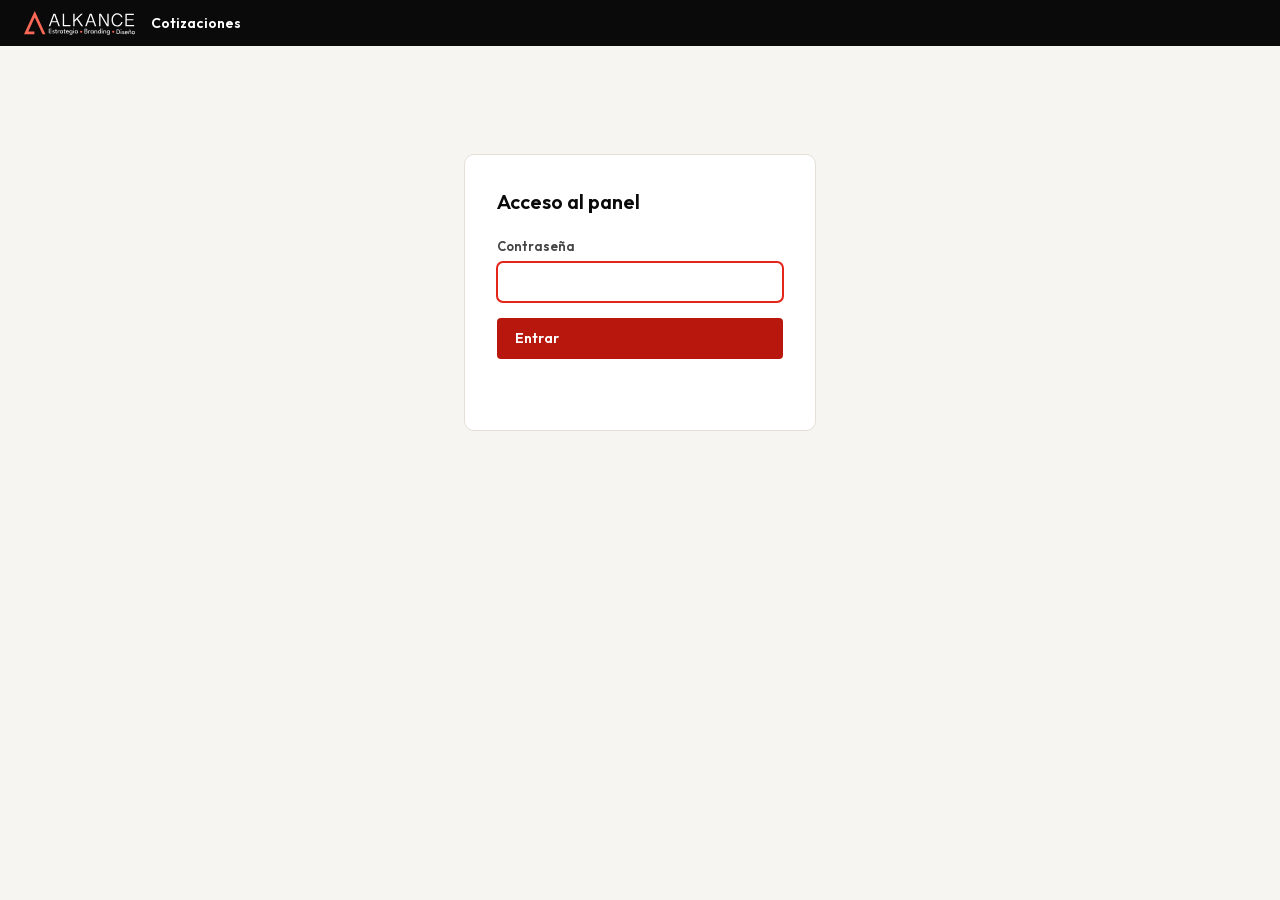
==== panel/index.html @ ba635b0d "Timeline: estado Borrador propio + Instagram @alkance_consultora - Fase 0 muestra "Borrador" (chip y" ====
<!doctype html>
<html lang="es">
<head>
  <meta charset="utf-8">
  <meta name="viewport" content="width=device-width, initial-scale=1">
  <meta name="robots" content="noindex">
  <title>Cotizaciones · Alkance</title>
  <link rel="stylesheet" href="/src/styles/tokens.css">
  <link rel="stylesheet" href="/src/styles/fonts.css">
  <style>
    * { box-sizing: border-box; }
    body {
      margin: 0;
      background: var(--ak-semantic-bg-canvas, #f7f5f1);
      color: var(--ak-semantic-fg-default, #0a0a0a);
      font-family: var(--ak-font-family-sans, system-ui);
      font-size: 15px; line-height: 1.5;
      -webkit-font-smoothing: antialiased;
    }
    a { color: var(--ak-color-accent-600, #b8170d); }
    .oculto { display: none !important; }

    /* Barra superior */
    .topbar {
      display: flex; align-items: center; gap: 1rem;
      padding: .7rem 1.5rem;
      background: var(--ak-color-ink-900, #0a0a0a); color: #fff;
      position: sticky; top: 0; z-index: 20;
    }
    .topbar img { height: 24px; width: auto; }
    .topbar .marca { font-size: 14px; font-weight: 600; }
    .nav { display: flex; gap: .25rem; margin-left: 1.5rem; }
    .nav button {
      font: inherit; font-size: 14px; color: rgba(255,255,255,.7); cursor: pointer;
      background: transparent; border: none; padding: .4rem .8rem; border-radius: 6px;
    }
    .nav button:hover { color: #fff; background: rgba(255,255,255,.08); }
    .nav button.activo { color: #fff; background: rgba(255,255,255,.14); font-weight: 600; }
    .topbar .sep { margin-left: auto; }
    .btn-salir { font: inherit; font-size: 13px; color: #fff; background: transparent;
      border: 1px solid rgba(255,255,255,.35); border-radius: 6px; padding: .35rem .7rem; cursor: pointer; }
    .btn-salir:hover { background: rgba(255,255,255,.1); }

    .wrap { max-width: 960px; margin: 2rem auto; padding: 0 1.25rem; }

    /* Botones */
    .btn {
      font: inherit; font-size: 14px; font-weight: 600; cursor: pointer;
      padding: .55rem 1.05rem; border-radius: 4px; border: 1px solid transparent;
      background: var(--ak-color-accent-600, #b8170d); color: #fff;
      display: inline-flex; align-items: center; gap: .4rem; text-decoration: none;
    }
    .btn:hover { background: var(--ak-color-accent-700, #8e1109); }
    .btn--ghost { background: transparent; border-color: var(--ak-color-cream-400, #cfc8ba); color: var(--ak-semantic-fg-default, #0a0a0a); }
    .btn--ghost:hover { background: var(--ak-color-cream-200, #efede8); }
    .btn--sm { padding: .35rem .7rem; font-size: 13px; }
    .btn--danger { background: transparent; border-color: var(--ak-color-cream-400,#cfc8ba); color: var(--ak-color-state-danger, #b8170d); }
    .btn--danger:hover { background: var(--ak-color-accent-50, #fef3f1); }

    /* Login */
    .login-card {
      max-width: 22rem; margin: 12vh auto; padding: 2rem;
      background: #fff; border: 1px solid var(--ak-color-cream-300, #e4e0d7); border-radius: 10px;
    }
    .login-card h1 { font-size: 20px; margin: 0 0 1.25rem; }

    /* Campos */
    label { display: block; font-size: 13px; font-weight: 600; margin: 0 0 .3rem; color: var(--ak-color-ink-500, #454545); }
    input, textarea, select {
      width: 100%; font: inherit; font-size: 14px;
      padding: .55rem .7rem; border: 1px solid var(--ak-color-cream-400, #cfc8ba);
      border-radius: 6px; background: #fff; color: inherit;
    }
    input:focus, textarea:focus, select:focus { outline: 2px solid var(--ak-color-accent-500, #e5241a); outline-offset: -1px; }
    textarea { resize: vertical; min-height: 4.5rem; }
    .campo { margin-bottom: 1rem; }
    .fila { display: grid; grid-template-columns: 1fr 1fr; gap: 1rem; }
    .msg { font-size: 13px; margin-top: .75rem; min-height: 1.1em; }
    .msg--err { color: var(--ak-color-state-danger, #b8170d); }
    .msg--ok { color: var(--ak-color-state-success, #0f7b4f); }

    /* Cabecera de sección */
    .sec-head { display: flex; align-items: center; gap: 1rem; margin-bottom: 1.5rem; flex-wrap: wrap; }
    .sec-head h1 { font-size: 24px; margin: 0; }
    .sec-head .sep { flex: 1; }

    /* Tarjetas de listado */
    .card {
      background: #fff; border: 1px solid var(--ak-color-cream-300, #e4e0d7);
      border-radius: 10px; padding: 1.1rem 1.25rem; margin-bottom: .9rem;
      display: flex; align-items: center; gap: 1rem;
    }
    .card__main { flex: 1; min-width: 0; }
    .card__main h3 { font-size: 16px; margin: 0 0 .2rem; }
    .card__meta { font-size: 13px; color: var(--ak-color-ink-400, #6b6b6b); }
    .card__total { font-weight: 700; white-space: nowrap; }
    .badge { display: inline-block; font-size: 11px; font-weight: 700; text-transform: uppercase; letter-spacing: .03em;
      padding: .12rem .5rem; border-radius: 999px; background: var(--ak-color-cream-200,#efede8); color: var(--ak-color-ink-500,#454545); }
    .badge--enviada { background: #e6f4ec; color: var(--ak-color-state-success,#0f7b4f); }
    .vacio { text-align: center; padding: 3rem 1rem; color: var(--ak-color-ink-400,#6b6b6b); }

    /* Editor */
    .panel-sec {
      background: #fff; border: 1px solid var(--ak-color-cream-300, #e4e0d7);
      border-radius: 10px; padding: 1.25rem 1.35rem; margin-bottom: 1.25rem;
    }
    .panel-sec > h2 { font-size: 15px; text-transform: uppercase; letter-spacing: .03em;
      color: var(--ak-color-ink-400,#6b6b6b); margin: 0 0 1rem; }
    .bloque {
      border: 1px solid var(--ak-color-cream-300, #e4e0d7); border-radius: 8px;
      padding: 1rem; margin-bottom: 1rem; background: var(--ak-color-cream-50, #fbf9f6);
    }
    .bloque__head { display: flex; align-items: center; justify-content: space-between; margin-bottom: .75rem; }
    .bloque__head strong { font-size: 13px; color: var(--ak-color-ink-400,#6b6b6b); }
    .punto-row, .item-row { display: grid; gap: .6rem; margin-bottom: .6rem; align-items: start; }
    .punto-row { grid-template-columns: 1fr 2fr auto; }
    .item-row { grid-template-columns: 1.4fr 2fr 1fr auto; }
    .item-row input, .punto-row input { margin: 0; }
    .x {
      border: 1px solid var(--ak-color-cream-400,#cfc8ba); background: #fff; border-radius: 6px;
      width: 2.1rem; height: 2.1rem; font-size: 16px; line-height: 1; cursor: pointer; color: var(--ak-color-ink-400,#6b6b6b);
    }
    .x:hover { color: var(--ak-color-state-danger,#b8170d); border-color: var(--ak-color-state-danger,#b8170d); }
    /* Controles de una fila: subir, bajar, quitar */
    .row-ctrls { display: flex; gap: .25rem; align-items: center; }
    .mvbtn {
      border: 1px solid var(--ak-color-cream-400,#cfc8ba); background: #fff; border-radius: 6px;
      width: 1.9rem; height: 2.1rem; font-size: 11px; line-height: 1; cursor: pointer; color: var(--ak-color-ink-400,#6b6b6b);
    }
    .mvbtn:hover { color: var(--ak-color-accent-600,#b8170d); border-color: var(--ak-color-accent-500,#e5241a); }
    /* Selector de estado (chip desplegable) */
    .estado-select {
      display: inline-block; width: auto; font: inherit; font-size: 11px; font-weight: 700;
      text-transform: uppercase; letter-spacing: .03em; padding: .12rem 1.5rem .12rem .6rem;
      border-radius: 999px; border: 1px solid transparent; cursor: pointer;
      -webkit-appearance: none; appearance: none;
      background-image: url("data:image/svg+xml;utf8,<svg xmlns='http://www.w3.org/2000/svg' width='8' height='6'><path d='M1 1l3 3 3-3' fill='none' stroke='%23888' stroke-width='1.4'/></svg>");
      background-repeat: no-repeat; background-position: right .55rem center;
    }
    .estado--borrador { background-color: var(--ak-color-cream-200,#efede8); color: var(--ak-color-ink-500,#454545); }
    .estado--enviada { background-color: #e6eef6; color: #1d4e79; }
    .estado--aprobada { background-color: #e6f4ec; color: var(--ak-color-state-success,#0f7b4f); }
    .estado--rechazada { background-color: var(--ak-color-accent-50,#fef3f1); color: var(--ak-color-state-danger,#b8170d); }
    /* Seguimiento (Gantt admin) */
    .seg-fase { display: flex; align-items: center; gap: 1rem; padding: .8rem 0; border-bottom: 1px solid var(--ak-color-cream-300,#e4e0d7); }
    .seg-fase:last-child { border-bottom: none; }
    .seg-fase__info { flex: 1; min-width: 0; }
    .seg-fase__info strong { display: block; font-size: 15px; }
    .seg-fase__info span { font-size: 13px; color: var(--ak-color-ink-400,#6b6b6b); }
    .avance-select {
      font: inherit; font-size: 13px; font-weight: 600; padding: .4rem 1.8rem .4rem .7rem;
      border-radius: 6px; border: 1px solid transparent; cursor: pointer; width: auto;
      -webkit-appearance: none; appearance: none;
      background-image: url("data:image/svg+xml;utf8,<svg xmlns='http://www.w3.org/2000/svg' width='8' height='6'><path d='M1 1l3 3 3-3' fill='none' stroke='%23888' stroke-width='1.4'/></svg>");
      background-repeat: no-repeat; background-position: right .6rem center;
    }
    .avance--pendiente { background-color: var(--ak-color-cream-200,#efede8); color: var(--ak-color-ink-500,#454545); }
    .avance--proceso { background-color: #fdf0dc; color: #8a5a00; }
    .avance--completado { background-color: #e6f4ec; color: var(--ak-color-state-success,#0f7b4f); }
    .seg-rev { font-size: 14px; padding: .45rem 0; border-bottom: 1px solid var(--ak-color-cream-200,#efede8); color: var(--ak-color-ink-400,#6b6b6b); }
    .seg-rev--activa { color: var(--ak-semantic-fg-default,#0a0a0a); }
    #seg-estado, #seg-ver { display: inline-block; }
    .total-linea { display: flex; justify-content: flex-end; align-items: baseline; gap: 1rem; padding-top: .75rem; border-top: 2px solid var(--ak-color-ink-900,#0a0a0a); margin-top: .5rem; }
    .total-linea span { font-size: 13px; color: var(--ak-color-ink-400,#6b6b6b); text-transform: uppercase; letter-spacing: .03em; }
    .total-linea strong { font-size: 22px; }
    .barra-guardar {
      position: sticky; bottom: 0; background: rgba(255,255,255,.95); backdrop-filter: blur(4px);
      border-top: 1px solid var(--ak-color-cream-300,#e4e0d7);
      display: flex; align-items: center; gap: .75rem; padding: .85rem 0; margin-top: 1rem;
    }
    .barra-guardar .sep { margin-left: auto; }
    .col-label { font-size: 12px; font-weight: 600; color: var(--ak-color-ink-400,#6b6b6b); }
    .items-labels { display: none; }
    .ayuda { font-size: 12px; color: var(--ak-color-ink-400,#6b6b6b); margin: -.5rem 0 1rem; }
    /* Acciones de cada tarjeta del listado (envuelven en pantallas chicas) */
    .card__acciones { display: flex; flex-wrap: wrap; gap: .4rem; justify-content: flex-end; }
    /* Editor de texto enriquecido */
    .rt { border: 1px solid var(--ak-color-cream-400,#cfc8ba); border-radius: 6px; overflow: hidden; }
    .rt:focus-within { outline: 2px solid var(--ak-color-accent-500,#e5241a); outline-offset: -1px; }
    .rt__bar { display: flex; gap: .25rem; padding: .35rem; background: var(--ak-color-cream-100,#f7f5f1); border-bottom: 1px solid var(--ak-color-cream-300,#e4e0d7); }
    .rt__btn { font: inherit; font-size: 13px; line-height: 1; min-width: 2rem; padding: .3rem .55rem; border: 1px solid var(--ak-color-cream-400,#cfc8ba); border-radius: 5px; background: #fff; cursor: pointer; color: inherit; }
    .rt__btn:hover { background: var(--ak-color-cream-200,#efede8); }
    .rt-editor { min-height: 5rem; padding: .55rem .7rem; font-size: 14px; outline: none; }
    .rt--sm .rt-editor { min-height: 3rem; }
    .rt-editor:empty::before { content: attr(data-ph); color: var(--ak-color-ink-300,#949494); }
    .rt-editor ul, .rt-editor ol { padding-left: 1.25rem; margin: .35rem 0; }
    .rt-editor ul { list-style: disc; }
    .rt-editor ol { list-style: decimal; }
    .rt-editor li { margin: .2rem 0; }
    .rt-editor strong, .rt-editor b { font-weight: 700; }
    .rt-editor em, .rt-editor i { font-style: italic; }
    @media (min-width: 720px) {
      .items-labels { display: grid; grid-template-columns: 1.4fr 2fr 1fr auto; gap: .6rem; margin-bottom: .3rem; }
    }
    @media (max-width: 719px) {
      .fila { grid-template-columns: 1fr; }
      .punto-row, .item-row { grid-template-columns: 1fr; }
      .nav { margin-left: 0; }
    }
  </style>
</head>
<body>
  <div class="topbar">
    <img src="/src/img/logos/logo-dark.svg" alt="Alkance" onerror="this.style.display='none'">
    <span class="marca">Cotizaciones</span>
    <nav class="nav oculto" id="nav">
      <button data-nav="cotizaciones">Cotizaciones</button>
      <button data-nav="clientes">Clientes</button>
      <button data-nav="emisor">Emisor</button>
    </nav>
    <span class="sep"></span>
    <button id="btn-salir" class="btn-salir oculto">Cerrar sesión</button>
  </div>

  <!-- LOGIN -->
  <div id="vista-login" class="oculto">
    <form class="login-card" id="form-login">
      <h1>Acceso al panel</h1>
      <div class="campo">
        <label for="password">Contraseña</label>
        <input type="password" id="password" autocomplete="current-password" autofocus>
      </div>
      <button class="btn" type="submit" style="width:100%">Entrar</button>
      <p class="msg msg--err" id="login-msg"></p>
    </form>
  </div>

  <!-- LISTADO COTIZACIONES -->
  <div id="vista-lista" class="wrap oculto">
    <div class="sec-head">
      <h1>Cotizaciones</h1><span class="sep"></span>
      <button class="btn" id="btn-nueva">+ Nueva cotización</button>
    </div>
    <div id="lista-items"></div>
  </div>

  <!-- EDITOR COTIZACIÓN -->
  <div id="vista-editor" class="wrap oculto">
    <div class="sec-head">
      <button class="btn btn--ghost btn--sm" id="btn-volver">← Volver</button>
      <h1 id="editor-titulo" style="flex:0 1 auto">Nueva cotización</h1>
      <span id="editor-version" class="badge"></span>
    </div>

    <div class="panel-sec">
      <h2>Encabezado</h2>
      <div class="campo"><label>Título de la propuesta</label>
        <input data-field="titulo" placeholder="Propuesta de Desarrollo: ..."></div>
      <div class="fila">
        <div class="campo"><label>Cliente</label>
          <select id="sel-cliente"></select></div>
        <div class="campo"><label>Fecha</label><input type="date" data-field="fecha"></div>
      </div>
      <div class="campo"><label>Descripción del proyecto</label>
        <div class="rt">
          <div class="rt__bar">
            <button type="button" class="rt__btn" data-cmd="bold" title="Negrita"><b>B</b></button>
            <button type="button" class="rt__btn" data-cmd="italic" title="Cursiva"><i>I</i></button>
            <button type="button" class="rt__btn" data-cmd="insertUnorderedList" title="Viñetas">• Lista</button>
          </div>
          <div class="rt-editor" contenteditable="true" data-field="intro" data-ph="Párrafo introductorio. Usa negrita y viñetas si quieres."></div>
        </div></div>
    </div>

    <div class="panel-sec">
      <h2>Fases del proyecto</h2>
      <div id="fases"></div>
      <button class="btn btn--ghost btn--sm" id="btn-add-fase">+ Agregar fase</button>
    </div>

    <div class="panel-sec">
      <h2>Ítems y montos</h2>
      <div class="campo"><label>Título de la tabla</label>
        <input data-field="tituloTabla" placeholder="Consolidado y forma de pago"></div>
      <div class="items-labels">
        <div class="col-label">Ítem / hito</div>
        <div class="col-label">Detalle</div>
        <div class="col-label">Monto</div>
        <div></div>
      </div>
      <div id="items"></div>
      <button class="btn btn--ghost btn--sm" id="btn-add-item">+ Agregar ítem</button>
      <div class="total-linea"><span>Total</span><strong id="total-vivo">$0</strong></div>
    </div>

    <div class="panel-sec">
      <h2>Pie · datos de transferencia</h2>
      <p class="ayuda">Se prellenan con los datos de <strong>Emisor</strong>. Puedes ajustarlos solo para esta cotización.</p>
      <div class="fila">
        <div class="campo"><label>Titular</label><input data-footer="titular"></div>
        <div class="campo"><label>RUT</label><input data-footer="rut"></div>
      </div>
      <div class="fila">
        <div class="campo"><label>Banco</label><input data-footer="banco"></div>
        <div class="campo"><label>Tipo de cuenta</label><input data-footer="tipoCuenta"></div>
      </div>
      <div class="fila">
        <div class="campo"><label>N° de cuenta</label><input data-footer="cuenta"></div>
        <div class="campo"><label>Teléfono</label><input data-footer="telefono"></div>
      </div>
      <div class="campo"><label>Email</label><input data-footer="email"></div>
      <div class="campo"><label>Notas (opcional)</label>
        <div class="rt rt--sm">
          <div class="rt__bar">
            <button type="button" class="rt__btn" data-cmd="bold" title="Negrita"><b>B</b></button>
            <button type="button" class="rt__btn" data-cmd="italic" title="Cursiva"><i>I</i></button>
            <button type="button" class="rt__btn" data-cmd="insertUnorderedList" title="Viñetas">• Lista</button>
          </div>
          <div class="rt-editor" contenteditable="true" data-footer="notas" data-ph="Notas adicionales."></div>
        </div></div>
    </div>

    <div class="barra-guardar">
      <span class="msg" id="editor-msg"></span>
      <span class="sep"></span>
      <a class="btn btn--ghost oculto" id="btn-preview" target="_blank" rel="noopener">Ver / PDF ↗</a>
      <button class="btn" id="btn-guardar">Guardar</button>
    </div>
  </div>

  <!-- LISTADO CLIENTES -->
  <div id="vista-clientes" class="wrap oculto">
    <div class="sec-head">
      <h1>Clientes</h1><span class="sep"></span>
      <button class="btn" id="btn-nuevo-cliente">+ Nuevo cliente</button>
    </div>
    <div id="clientes-items"></div>
  </div>

  <!-- EDITOR CLIENTE -->
  <div id="vista-cliente-editor" class="wrap oculto">
    <div class="sec-head">
      <button class="btn btn--ghost btn--sm" id="btn-volver-clientes">← Volver</button>
      <h1 id="cliente-titulo" style="flex:0 1 auto">Nuevo cliente</h1>
    </div>
    <div class="panel-sec">
      <div class="fila">
        <div class="campo"><label>Nombre de contacto</label><input data-cliente="nombre"></div>
        <div class="campo"><label>Empresa</label><input data-cliente="empresa"></div>
      </div>
      <div class="fila">
        <div class="campo"><label>RUT</label><input data-cliente="rut"></div>
        <div class="campo"><label>Teléfono</label><input data-cliente="telefono"></div>
      </div>
      <div class="campo"><label>Email</label><input data-cliente="email"></div>
      <div class="campo" id="campo-direccion" style="display:none"><label>Dirección</label><input data-cliente="direccion"></div>
      <button type="button" class="btn btn--ghost btn--sm" id="btn-add-direccion" style="margin-bottom:1rem">+ Agregar dirección</button>
      <div class="campo"><label>Notas</label><textarea data-cliente="notas" rows="2"></textarea></div>
    </div>
    <div class="barra-guardar">
      <span class="msg" id="cliente-msg"></span><span class="sep"></span>
      <button class="btn" id="btn-guardar-cliente">Guardar cliente</button>
    </div>
  </div>

  <!-- EMISOR (config) -->
  <div id="vista-emisor" class="wrap oculto">
    <div class="sec-head"><h1>Datos de emisor</h1></div>
    <div class="panel-sec">
      <p class="ayuda">Estos datos de transferencia se copian a cada cotización nueva.</p>
      <div class="fila">
        <div class="campo"><label>Titular</label><input data-emisor="titular"></div>
        <div class="campo"><label>RUT</label><input data-emisor="rut"></div>
      </div>
      <div class="fila">
        <div class="campo"><label>Banco</label><input data-emisor="banco"></div>
        <div class="campo"><label>Tipo de cuenta</label><input data-emisor="tipoCuenta"></div>
      </div>
      <div class="fila">
        <div class="campo"><label>N° de cuenta</label><input data-emisor="cuenta"></div>
        <div class="campo"><label>Teléfono</label><input data-emisor="telefono"></div>
      </div>
      <div class="campo"><label>Email</label><input data-emisor="email"></div>
      <div class="campo"><label>Notas (opcional)</label><textarea data-emisor="notas" rows="2"></textarea></div>
    </div>
    <div class="barra-guardar">
      <span class="msg" id="emisor-msg"></span><span class="sep"></span>
      <button class="btn" id="btn-guardar-emisor">Guardar datos de emisor</button>
    </div>

    <div class="panel-sec" style="margin-top:1.5rem">
      <h2>Datos de contacto (web / PDF / portal)</h2>
      <p class="ayuda">Aparecen al pie de la vista pública y del PDF de cada cotización.</p>
      <div class="fila">
        <div class="campo"><label>Sitio web</label><input data-contacto="sitioWeb" placeholder="www.alkancedigital.cl"></div>
        <div class="campo"><label>Email de contacto</label><input data-contacto="email" placeholder="contacto@alkancedigital.cl"></div>
      </div>
      <div class="fila">
        <div class="campo"><label>Instagram (handle)</label><input data-contacto="instagram" placeholder="@alkancedigital.cl"></div>
        <div class="campo"><label>Instagram (URL)</label><input data-contacto="instagramUrl" placeholder="https://instagram.com/alkancedigital.cl"></div>
      </div>
    </div>
    <div class="barra-guardar">
      <span class="msg" id="contacto-msg"></span><span class="sep"></span>
      <button class="btn" id="btn-guardar-contacto">Guardar datos de contacto</button>
    </div>
  </div>

  <!-- SEGUIMIENTO (Gantt admin) -->
  <div id="vista-seguimiento" class="wrap oculto">
    <div class="sec-head">
      <button class="btn btn--ghost btn--sm" id="btn-volver-seg">← Volver</button>
      <h1 id="seg-titulo" style="flex:0 1 auto">Seguimiento</h1>
      <a class="btn btn--ghost btn--sm" id="seg-ver" target="_blank" rel="noopener">Ver ↗</a>
    </div>

    <div class="panel-sec">
      <h2>Estado del presupuesto</h2>
      <p class="ayuda">Mueve el estado a mano. Al editar el presupuesto, vuelve a “En evaluación”.</p>
      <div id="seg-estado"></div>
    </div>

    <div class="panel-sec">
      <h2>Avance de las fases (Gantt)</h2>
      <p class="ayuda">Cambiar el avance se guarda al instante y NO sube la versión del presupuesto.</p>
      <div id="seg-fases"></div>
      <span class="msg" id="seg-msg"></span>
    </div>

    <div class="panel-sec">
      <h2>Historial de versiones</h2>
      <p class="ayuda">La versión más alta es la activa; las anteriores quedan como sustituidas.</p>
      <div id="seg-historial"></div>
    </div>
  </div>

  <script>
  (() => {
    "use strict";
    const $ = (s, r = document) => r.querySelector(s);
    const $$ = (s, r = document) => [...r.querySelectorAll(s)];

    // Datos de emisor por defecto (primera vez, hasta que se guarden en "Emisor").
    const EMISOR_DEFECTO = {
      titular: "Paulo Roberto Correa Vargas", rut: "15.010.175-1", banco: "Banco Estado",
      tipoCuenta: "Cuenta Rut", cuenta: "15010175",
      email: "paulocorrea.contacto@gmail.com", telefono: "+56 9 33819393", notas: ""
    };

    let editando = null;         // cotización en edición | null (nueva)
    let clienteEditando = null;  // cliente en edición | null (nuevo)
    let clientesCache = [];
    let emisorCache = { ...EMISOR_DEFECTO };
    let dirty = false;           // hay cambios sin guardar en el editor de cotización

    // Aviso al cerrar/recargar la pestaña con cambios sin guardar.
    window.addEventListener("beforeunload", (e) => {
      const enEditor = !document.getElementById("vista-editor").classList.contains("oculto");
      if (enEditor && dirty) { e.preventDefault(); e.returnValue = ""; }
    });
    // Guard para navegación interna: pregunta antes de abandonar el editor sucio.
    function puedeSalirDelEditor() {
      const enEditor = !document.getElementById("vista-editor").classList.contains("oculto");
      if (enEditor && dirty) {
        return confirm("Tienes cambios sin guardar en la cotización. ¿Salir y descartarlos?");
      }
      return true;
    }

    const clp = (n) => {
      let x = Math.round(Number(n) || 0);
      const neg = x < 0; x = Math.abs(x);
      return (neg ? "-$" : "$") + String(x).replace(/\B(?=(\d{3})+(?!\d))/g, ".");
    };
    const esc = (s) => String(s ?? "").replace(/[&<>"']/g, (c) => ({ "&": "&amp;", "<": "&lt;", ">": "&gt;", '"': "&quot;", "'": "&#39;" }[c]));
    const hoy = () => new Date().toISOString().slice(0, 10);
    const genId = (p) => p + (crypto.randomUUID ? crypto.randomUUID().slice(0, 8) : Math.random().toString(36).slice(2, 10));

    // ---- Texto enriquecido (contenteditable) ----
    const TAGS_RICOS = new Set(["B","STRONG","I","EM","U","UL","OL","LI","BR","P","DIV","SPAN"]);
    function sanitizeHTML(html) {
      const tpl = document.createElement("template");
      tpl.innerHTML = html || "";
      const limpia = (nodo) => {
        [...nodo.childNodes].forEach((n) => {
          if (n.nodeType === 1) {
            if (!TAGS_RICOS.has(n.tagName)) { n.replaceWith(...n.childNodes); return; }
            [...n.attributes].forEach((a) => n.removeAttribute(a.name)); // sin style/on*/href
            limpia(n);
          } else if (n.nodeType === 8) { n.remove(); } // comentarios
        });
      };
      limpia(tpl.content);
      return tpl.innerHTML;
    }
    const esRico = (el) => el && el.classList && el.classList.contains("rt-editor");
    const setRich = (el, html) => { if (el) el.innerHTML = sanitizeHTML(html || ""); };
    function getRich(el) {
      if (!el) return "";
      const s = sanitizeHTML(el.innerHTML).trim();
      // Un editor vacío deja "<br>" o "<div><br></div>": lo tratamos como vacío.
      return /^(<br\s*\/?>|<div><br\s*\/?><\/div>|<p><br\s*\/?><\/p>)?$/i.test(s) ? "" : s;
    }

    const VISTAS = ["login", "lista", "editor", "clientes", "cliente-editor", "emisor"];
    function mostrar(vista) {
      document.getElementById("vista-login").classList.toggle("oculto", vista !== "login");
      document.getElementById("vista-lista").classList.toggle("oculto", vista !== "lista");
      document.getElementById("vista-editor").classList.toggle("oculto", vista !== "editor");
      document.getElementById("vista-clientes").classList.toggle("oculto", vista !== "clientes");
      document.getElementById("vista-cliente-editor").classList.toggle("oculto", vista !== "cliente-editor");
      document.getElementById("vista-emisor").classList.toggle("oculto", vista !== "emisor");
      document.getElementById("vista-seguimiento").classList.toggle("oculto", vista !== "seguimiento");
      const authed = vista !== "login";
      $("#nav").classList.toggle("oculto", !authed);
      $("#btn-salir").classList.toggle("oculto", !authed);
      const grupo = vista === "clientes" || vista === "cliente-editor" ? "clientes"
                  : vista === "emisor" ? "emisor" : "cotizaciones";
      $$("#nav button").forEach((b) => b.classList.toggle("activo", b.dataset.nav === grupo));
    }

    async function api(url, opts = {}) {
      const r = await fetch(url, { headers: { "Content-Type": "application/json" }, ...opts });
      let body = {};
      try { body = await r.json(); } catch {}
      if (r.status === 401) mostrar("login");
      return { ok: r.ok, status: r.status, body };
    }

    // ---------- Arranque ----------
    async function init() {
      const { body } = await api("/api/login");
      if (body.auth) { await precargar(); irALista(); }
      else { mostrar("login"); $("#password").focus(); }
    }

    async function precargar() {
      const [cl, em] = await Promise.all([api("/api/clientes"), api("/api/config/emisor")]);
      clientesCache = cl.body.clientes || [];
      emisorCache = em.body.valor && Object.keys(em.body.valor).length ? em.body.valor : { ...EMISOR_DEFECTO };
    }

    // ---------- Login ----------
    $("#form-login").addEventListener("submit", async (e) => {
      e.preventDefault();
      const msg = $("#login-msg"); msg.textContent = "";
      const { ok, body } = await api("/api/login", { method: "POST", body: JSON.stringify({ password: $("#password").value }) });
      if (ok) { $("#password").value = ""; await precargar(); irALista(); }
      else { msg.textContent = body.error || "No se pudo entrar."; }
    });
    $("#btn-salir").addEventListener("click", async () => {
      if (!puedeSalirDelEditor()) return;
      await api("/api/logout", { method: "POST" });
      mostrar("login"); $("#password").focus();
    });

    // ---------- Navegación ----------
    $("#nav").addEventListener("click", (e) => {
      const b = e.target.closest("[data-nav]"); if (!b) return;
      if (!puedeSalirDelEditor()) return;
      if (b.dataset.nav === "cotizaciones") irALista();
      else if (b.dataset.nav === "clientes") irAClientes();
      else if (b.dataset.nav === "emisor") irAEmisor();
    });

    // ================= COTIZACIONES =================
    async function irALista() {
      mostrar("lista");
      const cont = $("#lista-items");
      cont.innerHTML = '<div class="vacio">Cargando…</div>';
      const { ok, body } = await api("/api/cotizaciones");
      if (!ok) { cont.innerHTML = '<div class="vacio">Error al cargar.</div>'; return; }
      const items = body.cotizaciones || [];
      cont.innerHTML = items.length ? items.map(cardCotizacion).join("")
        : '<div class="vacio">Aún no hay cotizaciones. Crea la primera con “+ Nueva cotización”.</div>';
    }
    const ESTADOS = ["borrador", "enviada", "aprobada", "rechazada"];
    const etiquetaEstado = (e) => ({ borrador: "Borrador", enviada: "En evaluación", aprobada: "Aprobada", rechazada: "Rechazada" }[e] || e);
    function estadoSelect(c) {
      const est = ESTADOS.includes(c.estado) ? c.estado : "borrador";
      const opts = ESTADOS.map((e) => `<option value="${e}"${e === est ? " selected" : ""}>${etiquetaEstado(e)}</option>`).join("");
      return `<select class="estado-select estado--${est}" data-estado-id="${c.id}" title="Cambiar estado">${opts}</select>`;
    }
    function cardCotizacion(c) {
      const fecha = c.fecha ? new Date(c.fecha + "T00:00:00").toLocaleDateString("es-CL") : "sin fecha";
      return `<div class="card">
        <div class="card__main">
          <h3>${esc(c.titulo || "(sin título)")}</h3>
          <div class="card__meta">${esc(c.cliente || "—")} · ${fecha} · ${estadoSelect(c)} · v${c.version}</div>
        </div>
        <div class="card__total">${clp(c.total)}</div>
        <div class="card__acciones">
          <a class="btn btn--ghost btn--sm" href="/c/${c.id}" target="_blank" rel="noopener">Ver ↗</a>
          <button class="btn btn--ghost btn--sm" data-accion="seguimiento" data-id="${c.id}">Seguimiento</button>
          <button class="btn btn--ghost btn--sm" data-accion="enviar" data-id="${c.id}">Enviar</button>
          <button class="btn btn--ghost btn--sm" data-accion="duplicar" data-id="${c.id}">Duplicar</button>
          <button class="btn btn--ghost btn--sm" data-accion="editar" data-id="${c.id}">Editar</button>
          <button class="btn btn--danger btn--sm" data-accion="borrar" data-id="${c.id}">Eliminar</button>
        </div>
      </div>`;
    }
    $("#lista-items").addEventListener("click", async (e) => {
      const btn = e.target.closest("[data-accion]"); if (!btn) return;
      const id = btn.dataset.id;
      if (btn.dataset.accion === "editar") abrirEditor(id);
      else if (btn.dataset.accion === "seguimiento") abrirSeguimiento(id);
      else if (btn.dataset.accion === "duplicar") duplicarCotizacion(id);
      else if (btn.dataset.accion === "enviar") enviarCotizacion(id);
      else if (btn.dataset.accion === "borrar") {
        if (!confirm("¿Eliminar esta cotización? No se puede deshacer.")) return;
        await api("/api/cotizaciones/" + id, { method: "DELETE" }); irALista();
      }
    });

    $("#lista-items").addEventListener("change", async (e) => {
      const sel = e.target.closest(".estado-select"); if (!sel) return;
      const id = sel.dataset.estadoId, estado = sel.value;
      const res = await api("/api/cotizaciones/" + id + "/estado", { method: "POST", body: JSON.stringify({ estado }) });
      if (!res.ok) { alert(res.body.error || "No se pudo cambiar el estado."); irALista(); return; }
      sel.className = "estado-select estado--" + estado; // recolorea el chip
    });

    async function duplicarCotizacion(id) {
      const { ok, body } = await api("/api/cotizaciones/" + id);
      if (!ok) { alert("No se pudo duplicar."); return; }
      const data = body.cotizacion.data || {};
      data.titulo = (data.titulo || "Cotización") + " (copia)";
      delete data.enviadaEl; delete data.enviadaA; // la copia parte como borrador nuevo
      const res = await api("/api/cotizaciones", { method: "POST", body: JSON.stringify({ data }) });
      if (!res.ok) { alert(res.body.error || "No se pudo duplicar."); return; }
      abrirEditor(res.body.id); // abre la copia lista para ajustar
    }

    async function enviarCotizacion(id) {
      const { ok, body } = await api("/api/cotizaciones/" + id);
      if (!ok) { alert("No se pudo cargar la cotización."); return; }
      const data = body.cotizacion.data || {};
      const sugerido = (data.clienteInfo && data.clienteInfo.email) || "";
      const to = prompt("Enviar la cotización al correo del cliente:", sugerido);
      if (to === null) return; // cancelado
      if (!to.trim()) { alert("Necesitas un correo de destino."); return; }
      const mensaje = prompt("Mensaje opcional para el cliente (puede ir vacío):", "") || "";
      const res = await api("/api/cotizaciones/" + id + "/enviar", {
        method: "POST", body: JSON.stringify({ to: to.trim(), mensaje: mensaje.trim() }),
      });
      if (!res.ok) { alert(res.body.error || "No se pudo enviar."); return; }
      alert("Cotización enviada a " + res.body.enviadaA + "\n(con respaldo a la empresa).");
      irALista();
    }
    $("#btn-nueva").addEventListener("click", () => abrirEditor(null));
    $("#btn-volver").addEventListener("click", () => { if (puedeSalirDelEditor()) irALista(); });

    // ================= SEGUIMIENTO (Gantt admin) =================
    let segId = null;
    const AVANCES = ["pendiente", "proceso", "completado"];
    const etiquetaAvance = (a) => ({ pendiente: "Pendiente", proceso: "En proceso", completado: "Completado" }[a] || a);
    const faseKey = (f, i) => f.id || ("idx:" + i);
    function avanceSelect(key, valor) {
      const v = AVANCES.includes(valor) ? valor : "pendiente";
      const opts = AVANCES.map((a) => `<option value="${a}"${a === v ? " selected" : ""}>${etiquetaAvance(a)}</option>`).join("");
      return `<select class="avance-select avance--${v}" data-fase-key="${esc(key)}">${opts}</select>`;
    }

    async function abrirSeguimiento(id) {
      const { ok, body } = await api("/api/cotizaciones/" + id);
      if (!ok) { alert("No se pudo abrir el seguimiento."); return; }
      segId = id;
      const c = body.cotizacion, data = c.data || {}, avance = c.avance || {};
      $("#seg-titulo").textContent = data.titulo || "(sin título)";
      $("#seg-ver").href = "/c/" + id;
      $("#seg-estado").innerHTML = estadoSelect({ id, estado: c.estado });
      const fases = data.fases || [];
      $("#seg-fases").innerHTML = fases.length ? fases.map((f, i) => {
        const k = faseKey(f, i);
        return `<div class="seg-fase">
          <div class="seg-fase__info">
            <strong>${esc(f.titulo || ("Fase " + (i + 1)))}</strong>
            ${f.dedicacion ? `<span>${esc(f.dedicacion)}</span>` : ""}
          </div>
          ${avanceSelect(k, avance[k])}
        </div>`;
      }).join("") : '<div class="vacio">Esta cotización no tiene fases todavía.</div>';
      $("#seg-msg").textContent = "";
      const revs = body.revisiones || [];
      const activa = `<div class="seg-rev seg-rev--activa"><strong>v${c.version}</strong> · activa · ${clp(c.total)}</div>`;
      const pasadas = revs.map((r) => `<div class="seg-rev">v${r.version} · sustituida · ${clp(r.total)} · ${new Date(r.created_at).toLocaleString("es-CL")}</div>`).join("");
      $("#seg-historial").innerHTML = activa + pasadas;
      mostrar("seguimiento");
    }

    $("#btn-volver-seg").addEventListener("click", irALista);
    $("#seg-estado").addEventListener("change", async (e) => {
      const sel = e.target.closest(".estado-select"); if (!sel) return;
      const res = await api("/api/cotizaciones/" + segId + "/estado", { method: "POST", body: JSON.stringify({ estado: sel.value }) });
      if (!res.ok) { alert(res.body.error || "No se pudo cambiar el estado."); return; }
      sel.className = "estado-select estado--" + sel.value;
    });
    $("#seg-fases").addEventListener("change", async (e) => {
      const sel = e.target.closest(".avance-select"); if (!sel) return;
      const msg = $("#seg-msg"); msg.className = "msg"; msg.textContent = "Guardando…";
      const res = await api("/api/cotizaciones/" + segId + "/avance", { method: "POST", body: JSON.stringify({ faseKey: sel.dataset.faseKey, estado: sel.value }) });
      if (!res.ok) { msg.className = "msg msg--err"; msg.textContent = res.body.error || "No se pudo guardar."; return; }
      sel.className = "avance-select avance--" + sel.value;
      msg.className = "msg msg--ok"; msg.textContent = "Avance guardado ✓";
    });

    function poblarSelectClientes(seleccionado) {
      const sel = $("#sel-cliente");
      const opts = ['<option value="">— Sin cliente —</option>'];
      clientesCache.forEach((c) => {
        const etq = c.nombre || c.empresa || "(sin nombre)";
        const emp = c.empresa && c.nombre ? " · " + c.empresa : "";
        opts.push(`<option value="${c.id}"${c.id === seleccionado ? " selected" : ""}>${esc(etq + emp)}</option>`);
      });
      sel.innerHTML = opts.join("");
    }

    function abrirEditor(id) {
      if (id === null) {
        editando = null;
        cargarCotizacion({ fecha: hoy(), footer: { ...emisorCache }, fases: [], items: [{}] });
        $("#editor-titulo").textContent = "Nueva cotización";
        $("#editor-version").textContent = "";
        $("#btn-preview").classList.add("oculto");
        $("#editor-msg").textContent = "";
        mostrar("editor");
        return;
      }
      api("/api/cotizaciones/" + id).then(({ ok, body }) => {
        if (!ok) { alert("No se pudo abrir la cotización."); return; }
        editando = { id: body.cotizacion.id, version: body.cotizacion.version };
        cargarCotizacion(body.cotizacion.data || {});
        $("#editor-titulo").textContent = "Editar cotización";
        $("#editor-version").textContent = "v" + body.cotizacion.version;
        const prev = $("#btn-preview"); prev.href = "/c/" + id; prev.classList.remove("oculto");
        $("#editor-msg").textContent = "";
        mostrar("editor");
      });
    }

    function cargarCotizacion(data) {
      $$("[data-field]").forEach((el) => { const v = data[el.dataset.field] ?? ""; esRico(el) ? setRich(el, v) : (el.value = v); });
      const f = data.footer || {};
      $$("[data-footer]").forEach((el) => { const v = f[el.dataset.footer] ?? ""; esRico(el) ? setRich(el, v) : (el.value = v); });
      poblarSelectClientes(data.clienteId || "");
      const cf = $("#fases"); cf.innerHTML = "";
      (data.fases || []).forEach((fase) => cf.appendChild(faseNode(fase)));
      const ci = $("#items"); ci.innerHTML = "";
      const items = (data.items && data.items.length) ? data.items : [{}];
      items.forEach((it) => ci.appendChild(itemNode(it)));
      recalcularTotal();
      dirty = false; // recién cargado: sin cambios pendientes
    }

    function faseNode(fase = {}) {
      const div = document.createElement("div");
      div.className = "bloque bloque--fase";
      div.dataset.faseId = fase.id || genId("f_"); // id estable para el Gantt
      div.innerHTML = `
        <div class="bloque__head"><strong>Fase</strong>
          <div class="row-ctrls">
            <button type="button" class="mvbtn" data-mv="up" data-mv-kind="fase" title="Subir">▲</button>
            <button type="button" class="mvbtn" data-mv="down" data-mv-kind="fase" title="Bajar">▼</button>
            <button type="button" class="x" data-x="fase" title="Eliminar fase">×</button>
          </div></div>
        <div class="campo"><label>Título de la fase</label>
          <input data-fase="titulo" placeholder="FASE 1: Diseño de interfaz…"></div>
        <div class="campo"><label>Tiempo estimado</label>
          <input data-fase="dedicacion" placeholder="Semanas 1 a 3 (3 semanas)"></div>
        <div class="campo"><label>Descripción de la fase (opcional)</label>
          <div class="rt rt--sm">
            <div class="rt__bar">
              <button type="button" class="rt__btn" data-cmd="bold" title="Negrita"><b>B</b></button>
              <button type="button" class="rt__btn" data-cmd="italic" title="Cursiva"><i>I</i></button>
              <button type="button" class="rt__btn" data-cmd="insertUnorderedList" title="Viñetas">• Lista</button>
            </div>
            <div class="rt-editor" contenteditable="true" data-fase="descripcion" data-ph="Descripción de la fase."></div>
          </div></div>
        <label>Puntos / actividades</label>
        <div class="puntos"></div>
        <button type="button" class="btn btn--ghost btn--sm" data-add="punto">+ Punto</button>
        <div class="campo" style="margin-top:1rem"><label>Entregable</label>
          <input data-fase="entregable" placeholder="Archivo interactivo en Figma…"></div>
        <div class="campo"><label>Notas de la fase (opcional)</label>
          <textarea data-fase="notas" rows="2" placeholder="Aclaraciones o notas de esta fase."></textarea></div>`;
      div.querySelector('[data-fase="titulo"]').value = fase.titulo ?? "";
      div.querySelector('[data-fase="dedicacion"]').value = fase.dedicacion ?? "";
      setRich(div.querySelector('[data-fase="descripcion"]'), fase.descripcion);
      div.querySelector('[data-fase="entregable"]').value = fase.entregable ?? "";
      div.querySelector('[data-fase="notas"]').value = fase.notas ?? "";
      const cp = div.querySelector(".puntos");
      const puntos = (fase.puntos && fase.puntos.length) ? fase.puntos : [{}];
      puntos.forEach((p) => cp.appendChild(puntoNode(p)));
      return div;
    }
    function puntoNode(p = {}) {
      const row = document.createElement("div");
      row.className = "punto-row";
      row.innerHTML = `
        <input data-punto="titulo" placeholder="Título (opcional)">
        <input data-punto="detalle" placeholder="Detalle del punto">
        <div class="row-ctrls">
          <button type="button" class="mvbtn" data-mv="up" data-mv-kind="punto" title="Subir">▲</button>
          <button type="button" class="mvbtn" data-mv="down" data-mv-kind="punto" title="Bajar">▼</button>
          <button type="button" class="x" data-x="punto" title="Quitar">×</button>
        </div>`;
      row.querySelector('[data-punto="titulo"]').value = p.titulo ?? "";
      row.querySelector('[data-punto="detalle"]').value = p.detalle ?? "";
      return row;
    }
    function itemNode(it = {}) {
      const row = document.createElement("div");
      row.className = "item-row";
      row.innerHTML = `
        <input data-item="concepto" placeholder="Ítem / hito">
        <input data-item="detalle" placeholder="Detalle">
        <input data-item="monto" type="number" inputmode="numeric" step="1000" placeholder="0">
        <div class="row-ctrls">
          <button type="button" class="mvbtn" data-mv="up" data-mv-kind="item" title="Subir">▲</button>
          <button type="button" class="mvbtn" data-mv="down" data-mv-kind="item" title="Bajar">▼</button>
          <button type="button" class="x" data-x="item" title="Quitar">×</button>
        </div>`;
      row.querySelector('[data-item="concepto"]').value = it.concepto ?? "";
      row.querySelector('[data-item="detalle"]').value = it.detalle ?? "";
      row.querySelector('[data-item="monto"]').value = (it.monto ?? "") === "" ? "" : it.monto;
      return row;
    }

    $("#btn-add-fase").addEventListener("click", () => $("#fases").appendChild(faseNode({ puntos: [{}] })));
    $("#btn-add-item").addEventListener("click", () => $("#items").appendChild(itemNode({})));
    function mover(el, dir) {
      if (!el) return;
      if (dir === "up" && el.previousElementSibling) el.parentNode.insertBefore(el, el.previousElementSibling);
      else if (dir === "down" && el.nextElementSibling) el.parentNode.insertBefore(el.nextElementSibling, el);
      dirty = true;
    }
    $("#vista-editor").addEventListener("click", (e) => {
      const mv = e.target.closest("[data-mv]");
      if (mv) {
        const sel = mv.dataset.mvKind === "fase" ? ".bloque--fase"
                  : mv.dataset.mvKind === "punto" ? ".punto-row" : ".item-row";
        mover(mv.closest(sel), mv.dataset.mv);
        return;
      }
      const add = e.target.closest("[data-add]");
      if (add && add.dataset.add === "punto") { add.previousElementSibling.appendChild(puntoNode({})); dirty = true; return; }
      const x = e.target.closest("[data-x]"); if (!x) return;
      if (x.dataset.x === "fase") x.closest(".bloque--fase").remove();
      else if (x.dataset.x === "punto") x.closest(".punto-row").remove();
      else if (x.dataset.x === "item") { x.closest(".item-row").remove(); recalcularTotal(); }
      dirty = true;
    });
    $("#items").addEventListener("input", (e) => { if (e.target.matches('[data-item="monto"]')) recalcularTotal(); });
    // Cualquier edición de texto o selección marca cambios sin guardar.
    ["input", "change"].forEach((ev) =>
      $("#vista-editor").addEventListener(ev, () => { dirty = true; })
    );
    $("#btn-add-fase").addEventListener("click", () => { dirty = true; });
    $("#btn-add-item").addEventListener("click", () => { dirty = true; });
    // Toolbar de texto enriquecido: mousedown para no perder la selección del editor.
    $("#vista-editor").addEventListener("mousedown", (e) => {
      const b = e.target.closest(".rt__btn"); if (!b) return;
      e.preventDefault();
      document.execCommand(b.dataset.cmd, false, null);
      dirty = true;
    });
    function recalcularTotal() {
      let total = 0;
      $$('#items [data-item="monto"]').forEach((el) => { total += Math.round(Number(el.value) || 0); });
      $("#total-vivo").textContent = clp(total);
    }

    function recolectarCotizacion() {
      const data = {};
      $$("[data-field]").forEach((el) => { data[el.dataset.field] = esRico(el) ? getRich(el) : el.value.trim(); });
      data.footer = {};
      $$("[data-footer]").forEach((el) => { data.footer[el.dataset.footer] = esRico(el) ? getRich(el) : el.value.trim(); });
      // Cliente: guarda id + snapshot de sus datos (para no romper el histórico).
      const cid = $("#sel-cliente").value;
      const cli = clientesCache.find((c) => c.id === cid);
      data.clienteId = cid || "";
      if (cli) {
        data.cliente = cli.nombre || cli.empresa;
        data.clienteInfo = { nombre: cli.nombre, empresa: cli.empresa, rut: cli.rut, email: cli.email, telefono: cli.telefono, direccion: cli.direccion };
      } else { data.cliente = ""; data.clienteInfo = null; }
      data.fases = $$(".bloque--fase").map((div) => {
        const g = (sel) => div.querySelector(sel)?.value.trim() ?? "";
        const puntos = $$(".punto-row", div).map((r) => ({
          titulo: r.querySelector('[data-punto="titulo"]').value.trim(),
          detalle: r.querySelector('[data-punto="detalle"]').value.trim(),
        })).filter((p) => p.titulo || p.detalle);
        return { id: div.dataset.faseId, titulo: g('[data-fase="titulo"]'), dedicacion: g('[data-fase="dedicacion"]'),
          descripcion: getRich(div.querySelector('[data-fase="descripcion"]')), puntos,
          entregable: g('[data-fase="entregable"]'), notas: g('[data-fase="notas"]') };
      }).filter((f) => f.titulo || f.descripcion || f.puntos.length || f.entregable || f.notas);
      data.items = $$(".item-row").map((r) => ({
        concepto: r.querySelector('[data-item="concepto"]').value.trim(),
        detalle: r.querySelector('[data-item="detalle"]').value.trim(),
        monto: Math.round(Number(r.querySelector('[data-item="monto"]').value) || 0),
      })).filter((it) => it.concepto || it.detalle || it.monto);
      return data;
    }

    $("#btn-guardar").addEventListener("click", async () => {
      const msg = $("#editor-msg"); msg.className = "msg"; msg.textContent = "Guardando…";
      const data = recolectarCotizacion();
      const res = editando === null
        ? await api("/api/cotizaciones", { method: "POST", body: JSON.stringify({ data }) })
        : await api("/api/cotizaciones/" + editando.id, { method: "PUT", body: JSON.stringify({ data }) });
      if (res.status === 401) return;
      if (!res.ok) { msg.className = "msg msg--err"; msg.textContent = res.body.error || "No se pudo guardar."; return; }
      const prevVersion = editando ? editando.version : 0;
      const id = editando ? editando.id : res.body.id;
      editando = { id, version: res.body.version };
      $("#editor-titulo").textContent = "Editar cotización";
      $("#editor-version").textContent = "v" + res.body.version;
      const prev = $("#btn-preview"); prev.href = "/c/" + id; prev.classList.remove("oculto");
      dirty = false; // guardado: sin cambios pendientes
      msg.className = "msg msg--ok";
      msg.textContent = res.body.version > prevVersion ? ("Nueva versión v" + res.body.version + " ✓") : "Guardado ✓";
    });

    // ================= CLIENTES =================
    async function irAClientes() {
      mostrar("clientes");
      const cont = $("#clientes-items");
      cont.innerHTML = '<div class="vacio">Cargando…</div>';
      const { ok, body } = await api("/api/clientes");
      if (!ok) { cont.innerHTML = '<div class="vacio">Error al cargar.</div>'; return; }
      clientesCache = body.clientes || [];
      cont.innerHTML = clientesCache.length ? clientesCache.map(cardCliente).join("")
        : '<div class="vacio">Aún no hay clientes. Agrega el primero con “+ Nuevo cliente”.</div>';
    }
    function cardCliente(c) {
      const meta = [c.empresa, c.email, c.telefono].filter(Boolean).join(" · ");
      return `<div class="card">
        <div class="card__main">
          <h3>${esc(c.nombre || c.empresa || "(sin nombre)")}</h3>
          <div class="card__meta">${esc(meta || "—")}</div>
        </div>
        <button class="btn btn--ghost btn--sm" data-cl-accion="editar" data-id="${c.id}">Editar</button>
        <button class="btn btn--danger btn--sm" data-cl-accion="borrar" data-id="${c.id}">Eliminar</button>
      </div>`;
    }
    $("#clientes-items").addEventListener("click", async (e) => {
      const btn = e.target.closest("[data-cl-accion]"); if (!btn) return;
      const id = btn.dataset.id;
      if (btn.dataset.clAccion === "editar") abrirClienteEditor(id);
      else if (btn.dataset.clAccion === "borrar") {
        if (!confirm("¿Eliminar este cliente de la agenda?")) return;
        await api("/api/clientes/" + id, { method: "DELETE" }); irAClientes();
      }
    });
    $("#btn-nuevo-cliente").addEventListener("click", () => abrirClienteEditor(null));
    $("#btn-volver-clientes").addEventListener("click", irAClientes);

    // Dirección es opcional: oculta hasta que se pide con el botón.
    function mostrarDireccion(mostrar) {
      $("#campo-direccion").style.display = mostrar ? "" : "none";
      $("#btn-add-direccion").style.display = mostrar ? "none" : "";
    }
    $("#btn-add-direccion").addEventListener("click", () => {
      mostrarDireccion(true);
      $('[data-cliente="direccion"]').focus();
    });

    function abrirClienteEditor(id) {
      $("#cliente-msg").textContent = "";
      if (id === null) {
        clienteEditando = null;
        $$("[data-cliente]").forEach((el) => (el.value = ""));
        mostrarDireccion(false);
        $("#cliente-titulo").textContent = "Nuevo cliente";
        mostrar("cliente-editor"); return;
      }
      api("/api/clientes/" + id).then(({ ok, body }) => {
        if (!ok) { alert("No se pudo abrir el cliente."); return; }
        clienteEditando = { id };
        const c = body.cliente;
        $$("[data-cliente]").forEach((el) => { el.value = c[el.dataset.cliente] ?? ""; });
        mostrarDireccion(Boolean((c.direccion ?? "").trim())); // muestra solo si ya tiene
        $("#cliente-titulo").textContent = "Editar cliente";
        mostrar("cliente-editor");
      });
    }
    $("#btn-guardar-cliente").addEventListener("click", async () => {
      const msg = $("#cliente-msg"); msg.className = "msg"; msg.textContent = "Guardando…";
      const cliente = {};
      $$("[data-cliente]").forEach((el) => { cliente[el.dataset.cliente] = el.value.trim(); });
      const res = clienteEditando === null
        ? await api("/api/clientes", { method: "POST", body: JSON.stringify({ cliente }) })
        : await api("/api/clientes/" + clienteEditando.id, { method: "PUT", body: JSON.stringify({ cliente }) });
      if (res.status === 401) return;
      if (!res.ok) { msg.className = "msg msg--err"; msg.textContent = res.body.error || "No se pudo guardar."; return; }
      await precargar(); // refresca el cache que usa el selector de cotizaciones
      msg.className = "msg msg--ok"; msg.textContent = "Guardado ✓";
      setTimeout(irAClientes, 400);
    });

    // ================= EMISOR =================
    const CONTACTO_DEFECTO = {
      sitioWeb: "www.alkancedigital.cl", email: "contacto@alkancedigital.cl",
      instagram: "@alkance_consultora", instagramUrl: "https://instagram.com/alkancedigital.cl"
    };
    async function irAEmisor() {
      mostrar("emisor");
      $("#emisor-msg").textContent = "";
      $("#contacto-msg").textContent = "";
      const [em, co] = await Promise.all([api("/api/config/emisor"), api("/api/config/contacto")]);
      const v = em.body.valor && Object.keys(em.body.valor).length ? em.body.valor : { ...EMISOR_DEFECTO };
      emisorCache = v;
      $$("[data-emisor]").forEach((el) => { el.value = v[el.dataset.emisor] ?? ""; });
      const cv = co.body.valor && Object.keys(co.body.valor).length ? co.body.valor : { ...CONTACTO_DEFECTO };
      $$("[data-contacto]").forEach((el) => { el.value = cv[el.dataset.contacto] ?? ""; });
    }
    $("#btn-guardar-contacto").addEventListener("click", async () => {
      const msg = $("#contacto-msg"); msg.className = "msg"; msg.textContent = "Guardando…";
      const valor = {};
      $$("[data-contacto]").forEach((el) => { valor[el.dataset.contacto] = el.value.trim(); });
      const res = await api("/api/config/contacto", { method: "PUT", body: JSON.stringify({ valor }) });
      if (res.status === 401) return;
      if (!res.ok) { msg.className = "msg msg--err"; msg.textContent = res.body.error || "No se pudo guardar."; return; }
      msg.className = "msg msg--ok"; msg.textContent = "Guardado ✓";
    });
    $("#btn-guardar-emisor").addEventListener("click", async () => {
      const msg = $("#emisor-msg"); msg.className = "msg"; msg.textContent = "Guardando…";
      const valor = {};
      $$("[data-emisor]").forEach((el) => { valor[el.dataset.emisor] = el.value.trim(); });
      const res = await api("/api/config/emisor", { method: "PUT", body: JSON.stringify({ valor }) });
      if (res.status === 401) return;
      if (!res.ok) { msg.className = "msg msg--err"; msg.textContent = res.body.error || "No se pudo guardar."; return; }
      emisorCache = valor;
      msg.className = "msg msg--ok"; msg.textContent = "Guardado ✓ (se aplicará a las cotizaciones nuevas)";
    });

    init();
  })();
  </script>
</body>
</html>
---- src/styles/tokens.css ----
/* GENERADO por scripts/build-tokens.mjs — NO EDITAR A MANO.
 * Fuente: design/tokens.json · Regenerar: node scripts/build-tokens.mjs
 */

:root {
  /* color — CAPA PRIMITIVA (global) */
  --ak-color-ink-0: #FFFFFF;
  --ak-color-ink-25: #F7F7F7;
  --ak-color-ink-50: #F2F2F2;
  --ak-color-ink-100: #E4E4E4;
  --ak-color-ink-200: #C4C4C4;
  --ak-color-ink-300: #949494;
  --ak-color-ink-350: #8A8A8A;
  --ak-color-ink-400: #6B6B6B;
  --ak-color-ink-500: #454545;
  --ak-color-ink-600: #2E2E2E;
  --ak-color-ink-700: #1F1F1F;
  --ak-color-ink-800: #141414;
  --ak-color-ink-900: #0A0A0A;
  --ak-color-ink-1000: #000000;
  --ak-color-cream-50: #FBF9F6;
  --ak-color-cream-100: #F7F5F1;
  --ak-color-cream-200: #EFEDE8;
  --ak-color-cream-300: #E4E0D7;
  --ak-color-cream-400: #CFC8BA;
  --ak-color-accent-50: #FEF3F1;
  --ak-color-accent-100: #FDE0DD;
  --ak-color-accent-300: #F98077;
  --ak-color-accent-400: #F04A3F;
  --ak-color-accent-500: #E5241A;
  --ak-color-accent-600: #B8170D;
  --ak-color-accent-700: #8E1109;
  --ak-color-state-focus: var(--ak-color-accent-500);
  --ak-color-state-success: #0F7B4F;
  --ak-color-state-warning: #B26B00;
  --ak-color-state-danger: #B8170D;

  /* semantic — CAPA SEMÁNTICA */
  --ak-semantic-bg-canvas: var(--ak-color-cream-100);
  --ak-semantic-bg-raised: var(--ak-color-cream-50);
  --ak-semantic-bg-subtle: var(--ak-color-cream-200);
  --ak-semantic-bg-muted: var(--ak-color-cream-300);
  --ak-semantic-bg-inverse: var(--ak-color-ink-900);
  --ak-semantic-bg-inverse-raised: var(--ak-color-ink-700);
  --ak-semantic-bg-accent: var(--ak-color-accent-500);
  --ak-semantic-bg-accent-strong: var(--ak-color-accent-600);
  --ak-semantic-bg-accent-pressed: var(--ak-color-accent-700);
  --ak-semantic-bg-accent-subtle: var(--ak-color-accent-50);
  --ak-semantic-fg-default: var(--ak-color-ink-900);
  --ak-semantic-fg-muted: var(--ak-color-ink-400);
  --ak-semantic-fg-subtle: var(--ak-color-ink-350);
  --ak-semantic-fg-inverse: var(--ak-color-ink-0);
  --ak-semantic-fg-inverse-muted: var(--ak-color-ink-300);
  --ak-semantic-fg-accent: var(--ak-color-accent-600);
  --ak-semantic-fg-accent-inverse: var(--ak-color-accent-400);
  --ak-semantic-fg-on-accent: var(--ak-color-ink-0);
  --ak-semantic-border-subtle: var(--ak-color-cream-300);
  --ak-semantic-border-default: var(--ak-color-cream-400);
  --ak-semantic-border-strong: var(--ak-color-ink-900);
  --ak-semantic-border-inverse: var(--ak-color-ink-700);
  --ak-semantic-border-accent: var(--ak-color-accent-500);

  /* component — CAPA DE COMPONENTE */
  --ak-component-button-primary-bg: var(--ak-semantic-bg-accent-strong);
  --ak-component-button-primary-bg-hover: var(--ak-semantic-bg-accent-pressed);
  --ak-component-button-primary-fg: var(--ak-semantic-fg-inverse);
  --ak-component-button-ghost-fg: var(--ak-semantic-fg-default);
  --ak-component-button-ghost-border: var(--ak-semantic-border-default);
  --ak-component-button-radius: var(--ak-radius-none);
  --ak-component-card-bg: var(--ak-semantic-bg-raised);
  --ak-component-card-border: var(--ak-semantic-border-subtle);
  --ak-component-card-border-hover: var(--ak-semantic-border-default);
  --ak-component-header-border-scrolled: var(--ak-semantic-border-subtle);
  --ak-component-header-logo-height: 40px;
  --ak-component-header-logo-height-sm: 30px;
  --ak-component-service-card-bg: var(--ak-semantic-bg-subtle);
  --ak-component-service-card-bg-featured: var(--ak-semantic-bg-raised);
  --ak-component-service-card-border: var(--ak-semantic-border-subtle);
  --ak-component-service-card-border-featured: var(--ak-semantic-border-accent);
  --ak-component-hero-bg: var(--ak-semantic-bg-canvas);
  --ak-component-icon-size: 24px;
  --ak-component-icon-size-sm: 16px;
  --ak-component-icon-size-lg: 32px;
  --ak-component-icon-size-xl: 40px;
  --ak-component-icon-stroke: 1.5;
  --ak-component-marquee-duration: 40s;
  --ak-component-marquee-separator: var(--ak-semantic-fg-accent);

  /* font — CAPA PRIMITIVA */
  --ak-font-family-serif: 'EB Garamond', Garamond, 'Adobe Garamond Pro', Palatino, Georgia, serif;
  --ak-font-family-sans: Outfit, -apple-system, BlinkMacSystemFont, 'Segoe UI', Helvetica, Arial, sans-serif;
  --ak-font-family-mono: ui-monospace, SFMono-Regular, 'SF Mono', Menlo, monospace;
  --ak-font-weight-regular: 400;
  --ak-font-weight-medium: 500;
  --ak-font-weight-semibold: 600;
  --ak-font-weight-bold: 700;
  --ak-font-size-xs: clamp(0.75rem, 0.72rem + 0.15vw, 0.8125rem);
  --ak-font-size-sm: clamp(0.875rem, 0.85rem + 0.15vw, 0.9375rem);
  --ak-font-size-base: clamp(1rem, 0.96rem + 0.2vw, 1.125rem);
  --ak-font-size-lg: clamp(1.125rem, 1.05rem + 0.4vw, 1.375rem);
  --ak-font-size-xl: clamp(1.375rem, 1.2rem + 0.8vw, 1.875rem);
  --ak-font-size-2xl: clamp(1.75rem, 1.4rem + 1.6vw, 2.75rem);
  --ak-font-size-3xl: clamp(2.25rem, 1.6rem + 3vw, 4rem);
  --ak-font-size-4xl: clamp(3rem, 1.8rem + 5.4vw, 6rem);
  --ak-font-size-5xl: clamp(3.75rem, 1.5rem + 10vw, 9rem);
  --ak-font-leading-tight: 0.95;
  --ak-font-leading-snug: 1.1;
  --ak-font-leading-normal: 1.5;
  --ak-font-leading-relaxed: 1.7;
  --ak-font-tracking-tighter: -0.04em;
  --ak-font-tracking-tight: -0.02em;
  --ak-font-tracking-normal: 0em;
  --ak-font-tracking-wide: 0.04em;
  --ak-font-tracking-widest: 0.16em;

  /* space — CAPA PRIMITIVA */
  --ak-space-0: 0;
  --ak-space-1: 0.25rem;
  --ak-space-2: 0.5rem;
  --ak-space-3: 0.75rem;
  --ak-space-4: 1rem;
  --ak-space-5: 1.5rem;
  --ak-space-6: 2rem;
  --ak-space-7: 3rem;
  --ak-space-8: 4rem;
  --ak-space-9: 6rem;
  --ak-space-10: 8rem;
  --ak-space-11: 12rem;
  --ak-space-section: clamp(4rem, 10vw, 10rem);
  --ak-space-gutter: clamp(1.25rem, 5vw, 4rem);

  /* size — CAPA SEMÁNTICA */
  --ak-size-container: 80rem;
  --ak-size-container-narrow: 47.5rem;
  --ak-size-container-wide: 100rem;
  --ak-size-tap: 2.75rem;

  /* radius — CAPA PRIMITIVA */
  --ak-radius-none: 0px;
  --ak-radius-sm: 2px;
  --ak-radius-md: 6px;
  --ak-radius-lg: 12px;
  --ak-radius-xl: 24px;
  --ak-radius-pill: 999px;

  /* border — CAPA PRIMITIVA */
  --ak-border-hairline: 1px;
  --ak-border-thick: 2px;
  --ak-border-heavy: 4px;

  /* shadow — CAPA PRIMITIVA */
  --ak-shadow-sm: 0px 1px 2px 0px rgba(0, 0, 0, 0.059);
  --ak-shadow-md: 0px 8px 24px -8px rgba(0, 0, 0, 0.122);
  --ak-shadow-lg: 0px 24px 60px -16px rgba(0, 0, 0, 0.18);
  --ak-shadow-accent: 0px 12px 40px -12px rgba(229, 36, 26, 0.451);

  /* motion — CAPA PRIMITIVA */
  --ak-motion-duration-instant: 80ms;
  --ak-motion-duration-fast: 160ms;
  --ak-motion-duration-base: 280ms;
  --ak-motion-duration-slow: 520ms;
  --ak-motion-duration-reveal: 900ms;
  --ak-motion-ease-standard: cubic-bezier(0.2, 0, 0, 1);
  --ak-motion-ease-entrance: cubic-bezier(0.16, 1, 0.3, 1);
  --ak-motion-ease-exit: cubic-bezier(0.7, 0, 0.84, 0);
  --ak-motion-ease-spring: cubic-bezier(0.34, 1.56, 0.64, 1);

  /* layer — CAPA SEMÁNTICA */
  --ak-layer-base: 0;
  --ak-layer-raised: 10;
  --ak-layer-sticky: 100;
  --ak-layer-overlay: 500;
  --ak-layer-modal: 1000;
  --ak-layer-cursor: 9999;

  /* breakpoint — CAPA PRIMITIVA */
  --ak-breakpoint-sm: 480px;
  --ak-breakpoint-md: 768px;
  --ak-breakpoint-lg: 1024px;
  --ak-breakpoint-xl: 1280px;
}
---- src/styles/fonts.css ----
/* Fuentes auto-hospedadas. NO se cargan por CDN: Google Fonts mete un tercero
 * en el camino crítico y una petición a otro dominio antes de poder pintar texto.
 *
 * Dos familias, dos trabajos (ver design/DESIGN.md):
 *   EB Garamond -> titula. Romana + CURSIVA, porque la cursiva roja del <em> es
 *                  la firma tipográfica del diseño, no un adorno opcional.
 *   Outfit      -> cuerpo, eyebrows y botones. Va como fuente VARIABLE en el
 *                  rango 400-600: un solo archivo cubre los tres pesos que usa
 *                  el sistema, en vez de tres estáticos (31 KB contra 94 KB).
 *
 * unicode-range hace que el navegador descargue latin-ext SOLO si la página
 * necesita un glifo de ahí. En español nunca ocurre: la descarga real son los
 * tres archivos 'latin' (~80 KB).
 *
 * font-display: swap -> el texto se pinta de inmediato con la fuente de
 * respaldo y cambia al cargar. Nunca hay texto invisible.
 */

@font-face {
  font-family: "EB Garamond";
  font-style: normal;
  font-weight: 400;
  font-display: swap;
  src: url("../fonts/eb-garamond-400-latin.woff2") format("woff2");
  unicode-range: U+0000-00FF, U+0131, U+0152-0153, U+02BB-02BC, U+02C6, U+02DA, U+02DC, U+0304, U+0308, U+0329, U+2000-206F, U+20AC, U+2122, U+2191, U+2193, U+2212, U+2215, U+FEFF, U+FFFD;
}

@font-face {
  font-family: "EB Garamond";
  font-style: normal;
  font-weight: 400;
  font-display: swap;
  src: url("../fonts/eb-garamond-400-latin-ext.woff2") format("woff2");
  unicode-range: U+0100-02BA, U+02BD-02C5, U+02C7-02CC, U+02CE-02D7, U+02DD-02FF, U+0304, U+0308, U+0329, U+1D00-1DBF, U+1E00-1E9F, U+1EF2-1EFF, U+2020, U+20A0-20AB, U+20AD-20C0, U+2113, U+2C60-2C7F, U+A720-A7FF;
}

@font-face {
  font-family: "EB Garamond";
  font-style: italic;
  font-weight: 400;
  font-display: swap;
  src: url("../fonts/eb-garamond-400-italic-latin.woff2") format("woff2");
  unicode-range: U+0000-00FF, U+0131, U+0152-0153, U+02BB-02BC, U+02C6, U+02DA, U+02DC, U+0304, U+0308, U+0329, U+2000-206F, U+20AC, U+2122, U+2191, U+2193, U+2212, U+2215, U+FEFF, U+FFFD;
}

@font-face {
  font-family: "EB Garamond";
  font-style: italic;
  font-weight: 400;
  font-display: swap;
  src: url("../fonts/eb-garamond-400-italic-latin-ext.woff2") format("woff2");
  unicode-range: U+0100-02BA, U+02BD-02C5, U+02C7-02CC, U+02CE-02D7, U+02DD-02FF, U+0304, U+0308, U+0329, U+1D00-1DBF, U+1E00-1E9F, U+1EF2-1EFF, U+2020, U+20A0-20AB, U+20AD-20C0, U+2113, U+2C60-2C7F, U+A720-A7FF;
}

@font-face {
  font-family: "Outfit";
  font-style: normal;
  font-weight: 400 600;
  font-display: swap;
  src: url("../fonts/outfit-var-latin.woff2") format("woff2");
  unicode-range: U+0000-00FF, U+0131, U+0152-0153, U+02BB-02BC, U+02C6, U+02DA, U+02DC, U+0304, U+0308, U+0329, U+2000-206F, U+20AC, U+2122, U+2191, U+2193, U+2212, U+2215, U+FEFF, U+FFFD;
}

@font-face {
  font-family: "Outfit";
  font-style: normal;
  font-weight: 400 600;
  font-display: swap;
  src: url("../fonts/outfit-var-latin-ext.woff2") format("woff2");
  unicode-range: U+0100-02BA, U+02BD-02C5, U+02C7-02CC, U+02CE-02D7, U+02DD-02FF, U+0304, U+0308, U+0329, U+1D00-1DBF, U+1E00-1E9F, U+1EF2-1EFF, U+2020, U+20A0-20AB, U+20AD-20C0, U+2113, U+2C60-2C7F, U+A720-A7FF;
}
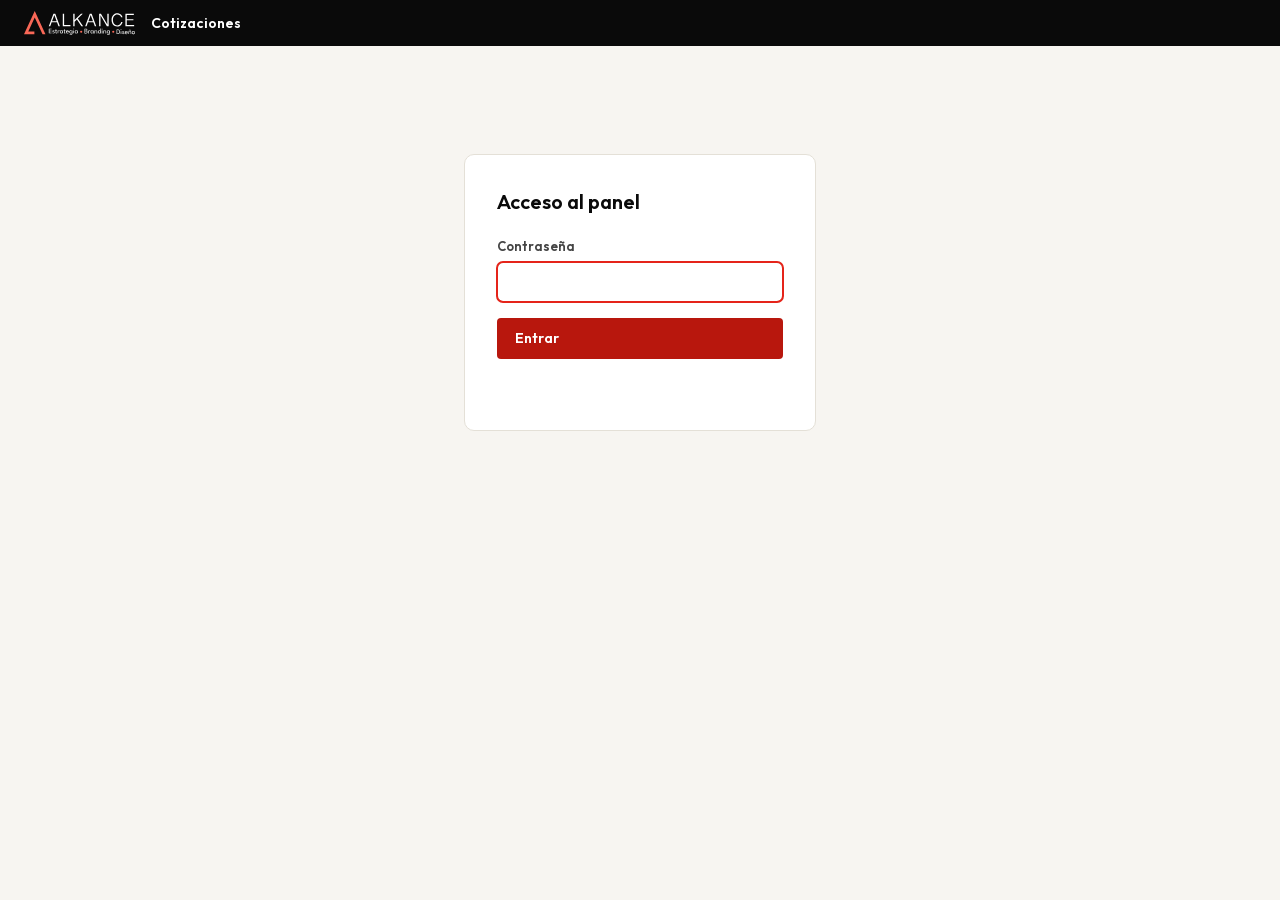
==== commit 36eb5d00: "Panel: marcar cotización como enviada sin correo (envío por fuera) Botón "Marcar enviada" en la list" ====
--- a/panel/index.html
+++ b/panel/index.html
@@ -87,13 +87,41 @@
     /* Tarjetas de listado */
     .card {
       background: #fff; border: 1px solid var(--ak-color-cream-300, #e4e0d7);
-      border-radius: 10px; padding: 1.1rem 1.25rem; margin-bottom: .9rem;
-      display: flex; align-items: center; gap: 1rem;
-    }
+      border-radius: 12px; padding: 1.15rem 1.35rem; margin-bottom: .9rem;
+      transition: box-shadow .15s, border-color .15s;
+    }
+    .card:hover { border-color: var(--ak-color-cream-400, #cfc8ba); box-shadow: 0 2px 12px rgba(0,0,0,.05); }
+    .card__head { display: flex; align-items: flex-start; gap: 1.25rem; }
     .card__main { flex: 1; min-width: 0; }
-    .card__main h3 { font-size: 16px; margin: 0 0 .2rem; }
+    .card__chips { display: flex; align-items: center; flex-wrap: wrap; gap: .5rem; margin-bottom: .5rem; }
+    .card__id { font-family: var(--ak-font-family-mono, ui-monospace, monospace); font-size: 12px; font-weight: 600;
+      color: var(--ak-color-ink-500, #454545); background: var(--ak-color-cream-100, #f7f5f1);
+      border: 1px solid var(--ak-color-cream-300, #e4e0d7); border-radius: 6px; padding: .1rem .45rem; }
+    .card__ver { font-size: 12px; color: var(--ak-color-ink-350, #8a8a8a); }
+    .card__titulo { font-size: 16px; font-weight: 600; margin: 0 0 .25rem; line-height: 1.3; }
     .card__meta { font-size: 13px; color: var(--ak-color-ink-400, #6b6b6b); }
-    .card__total { font-weight: 700; white-space: nowrap; }
+    .card__total { font-weight: 700; font-size: 18px; white-space: nowrap; padding-top: .15rem; }
+    .card__acts { display: flex; align-items: center; gap: .4rem; flex-wrap: wrap; justify-content: flex-end; }
+    .card__toggle { min-width: 4.2rem; }
+    .card__more { display: flex; flex-wrap: wrap; gap: .4rem; justify-content: flex-end;
+      margin-top: .85rem; padding-top: .85rem; border-top: 1px dashed var(--ak-color-cream-300, #e4e0d7); }
+    @media (max-width: 720px) {
+      .card__head { flex-direction: column; align-items: stretch; }
+      .card__total { font-size: 20px; }
+      .card__acts, .card__more { justify-content: flex-start; }
+    }
+    /* Filtros por estado */
+    .filtros { display: flex; flex-wrap: wrap; gap: .5rem; margin-bottom: 1.25rem; }
+    .filtro { font: inherit; font-size: 13px; font-weight: 500; cursor: pointer;
+      padding: .4rem .8rem; border-radius: 999px; border: 1px solid var(--ak-color-cream-400, #cfc8ba);
+      background: #fff; color: var(--ak-color-ink-500, #454545); display: inline-flex; align-items: center; gap: .4rem; }
+    .filtro:hover { background: var(--ak-color-cream-100, #f7f5f1); }
+    .filtro span { font-size: 11px; font-weight: 700; opacity: .6; }
+    .filtro.activa { background: var(--ak-color-ink-900, #0a0a0a); color: #fff; border-color: var(--ak-color-ink-900, #0a0a0a); }
+    .filtro.activa span { opacity: .8; }
+    /* Sección de estado del editor */
+    .panel-sec--estado .estado-head { display: flex; align-items: flex-start; justify-content: space-between; gap: 1rem; flex-wrap: wrap; }
+    .estado-acciones { display: flex; flex-wrap: wrap; gap: .5rem; justify-content: flex-end; }
     .badge { display: inline-block; font-size: 11px; font-weight: 700; text-transform: uppercase; letter-spacing: .03em;
       padding: .12rem .5rem; border-radius: 999px; background: var(--ak-color-cream-200,#efede8); color: var(--ak-color-ink-500,#454545); }
     .badge--enviada { background: #e6f4ec; color: var(--ak-color-state-success,#0f7b4f); }
@@ -129,18 +157,18 @@
     }
     .mvbtn:hover { color: var(--ak-color-accent-600,#b8170d); border-color: var(--ak-color-accent-500,#e5241a); }
     /* Selector de estado (chip desplegable) */
-    .estado-select {
-      display: inline-block; width: auto; font: inherit; font-size: 11px; font-weight: 700;
-      text-transform: uppercase; letter-spacing: .03em; padding: .12rem 1.5rem .12rem .6rem;
-      border-radius: 999px; border: 1px solid transparent; cursor: pointer;
-      -webkit-appearance: none; appearance: none;
-      background-image: url("data:image/svg+xml;utf8,<svg xmlns='http://www.w3.org/2000/svg' width='8' height='6'><path d='M1 1l3 3 3-3' fill='none' stroke='%23888' stroke-width='1.4'/></svg>");
-      background-repeat: no-repeat; background-position: right .55rem center;
-    }
+    .estado-chip {
+      display: inline-flex; align-items: center; gap: .35rem; width: auto; font-size: 11px; font-weight: 700;
+      text-transform: uppercase; letter-spacing: .03em; padding: .18rem .6rem;
+      border-radius: 999px; border: 1px solid transparent; white-space: nowrap;
+    }
+    .estado-chip::before { content: ""; width: 7px; height: 7px; border-radius: 50%; background: currentColor; opacity: .8; }
     .estado--borrador { background-color: var(--ak-color-cream-200,#efede8); color: var(--ak-color-ink-500,#454545); }
     .estado--enviada { background-color: #e6eef6; color: #1d4e79; }
+    .estado--ajustes { background-color: #fdf0dc; color: #8a5a00; }
     .estado--aprobada { background-color: #e6f4ec; color: var(--ak-color-state-success,#0f7b4f); }
     .estado--rechazada { background-color: var(--ak-color-accent-50,#fef3f1); color: var(--ak-color-state-danger,#b8170d); }
+    .estado--cancelada { background-color: var(--ak-color-cream-200,#efede8); color: var(--ak-color-ink-350,#8a8a8a); }
     /* Seguimiento (Gantt admin) */
     .seg-fase { display: flex; align-items: center; gap: 1rem; padding: .8rem 0; border-bottom: 1px solid var(--ak-color-cream-300,#e4e0d7); }
     .seg-fase:last-child { border-bottom: none; }
@@ -231,6 +259,7 @@
       <h1>Cotizaciones</h1><span class="sep"></span>
       <button class="btn" id="btn-nueva">+ Nueva cotización</button>
     </div>
+    <div class="filtros" id="filtros"></div>
     <div id="lista-items"></div>
   </div>
 
@@ -240,6 +269,17 @@
       <button class="btn btn--ghost btn--sm" id="btn-volver">← Volver</button>
       <h1 id="editor-titulo" style="flex:0 1 auto">Nueva cotización</h1>
       <span id="editor-version" class="badge"></span>
+    </div>
+
+    <div class="panel-sec panel-sec--estado oculto" id="editor-estado-sec">
+      <div class="estado-head">
+        <div>
+          <h2 style="margin:0 0 .35rem">Estado</h2>
+          <div id="editor-estado-chip"></div>
+        </div>
+        <div class="estado-acciones" id="editor-estado-acciones"></div>
+      </div>
+      <p class="ayuda" id="editor-estado-ayuda" style="margin:.75rem 0 0"></p>
     </div>
 
     <div class="panel-sec">
@@ -554,60 +594,113 @@
     });
 
     // ================= COTIZACIONES =================
+    // Modelo de estados. El chip es INFORMATIVO en la lista; las transiciones se
+    // hacen desde el editor (y "Aprobada por cliente" solo ahí).
+    const ESTADOS = ["borrador", "enviada", "ajustes", "aprobada", "rechazada", "cancelada"];
+    const ETIQUETA_ESTADO = {
+      borrador: "En preparación",
+      enviada: "Enviada a cliente",
+      ajustes: "Ajustes solicitados",
+      aprobada: "Aprobada por cliente",
+      rechazada: "Rechazada por cliente",
+      cancelada: "Sin respuesta",
+    };
+    const normEstado = (e) => (ESTADOS.includes(e) ? e : "borrador");
+    const etiquetaEstado = (e) => ETIQUETA_ESTADO[e] || e;
+    const estadoChip = (estado) => `<span class="estado-chip estado--${normEstado(estado)}">${etiquetaEstado(normEstado(estado))}</span>`;
+
+    let cotizacionesCache = [];
+    let filtroActual = "todas";
+
     async function irALista() {
       mostrar("lista");
       const cont = $("#lista-items");
       cont.innerHTML = '<div class="vacio">Cargando…</div>';
       const { ok, body } = await api("/api/cotizaciones");
       if (!ok) { cont.innerHTML = '<div class="vacio">Error al cargar.</div>'; return; }
-      const items = body.cotizaciones || [];
-      cont.innerHTML = items.length ? items.map(cardCotizacion).join("")
-        : '<div class="vacio">Aún no hay cotizaciones. Crea la primera con “+ Nueva cotización”.</div>';
-    }
-    const ESTADOS = ["borrador", "enviada", "aprobada", "rechazada"];
-    const etiquetaEstado = (e) => ({ borrador: "Borrador", enviada: "En evaluación", aprobada: "Aprobada", rechazada: "Rechazada" }[e] || e);
-    function estadoSelect(c) {
-      const est = ESTADOS.includes(c.estado) ? c.estado : "borrador";
-      const opts = ESTADOS.map((e) => `<option value="${e}"${e === est ? " selected" : ""}>${etiquetaEstado(e)}</option>`).join("");
-      return `<select class="estado-select estado--${est}" data-estado-id="${c.id}" title="Cambiar estado">${opts}</select>`;
-    }
+      cotizacionesCache = body.cotizaciones || [];
+      pintarFiltros();
+      pintarLista();
+    }
+
+    function pintarFiltros() {
+      const n = (est) => est === "todas" ? cotizacionesCache.length
+        : cotizacionesCache.filter((c) => normEstado(c.estado) === est).length;
+      const items = [["todas", "Todas"], ...ESTADOS.map((e) => [e, etiquetaEstado(e)])];
+      $("#filtros").innerHTML = items
+        .filter(([k]) => k === "todas" || n(k) > 0 || k === filtroActual)
+        .map(([k, label]) => `<button class="filtro${k === filtroActual ? " activa" : ""} filtro--${k}" data-filtro="${k}">${esc(label)} <span>${n(k)}</span></button>`)
+        .join("");
+    }
+
+    function pintarLista() {
+      const cont = $("#lista-items");
+      if (!cotizacionesCache.length) {
+        cont.innerHTML = '<div class="vacio">Aún no hay cotizaciones. Crea la primera con “+ Nueva cotización”.</div>';
+        return;
+      }
+      const lista = filtroActual === "todas" ? cotizacionesCache
+        : cotizacionesCache.filter((c) => normEstado(c.estado) === filtroActual);
+      cont.innerHTML = lista.length ? lista.map(cardCotizacion).join("")
+        : '<div class="vacio">No hay cotizaciones en este estado.</div>';
+    }
+
+    $("#filtros").addEventListener("click", (e) => {
+      const b = e.target.closest("[data-filtro]"); if (!b) return;
+      filtroActual = b.dataset.filtro; pintarFiltros(); pintarLista();
+    });
+
     function cardCotizacion(c) {
       const fecha = c.fecha ? new Date(c.fecha + "T00:00:00").toLocaleDateString("es-CL") : "sin fecha";
-      return `<div class="card">
-        <div class="card__main">
-          <h3>${esc(c.titulo || "(sin título)")}</h3>
-          <div class="card__meta">${esc(c.cliente || "—")} · ${fecha} · ${estadoSelect(c)} · v${c.version}</div>
+      const est = normEstado(c.estado);
+      return `<div class="card" data-estado="${est}">
+        <div class="card__head">
+          <div class="card__main">
+            <div class="card__chips">
+              ${estadoChip(est)}
+              <span class="card__id" title="ID del proyecto">#${esc(c.id)}</span>
+              <span class="card__ver">v${c.version}</span>
+            </div>
+            <h3 class="card__titulo">${esc(c.titulo || "(sin título)")}</h3>
+            <div class="card__meta">${esc(c.cliente || "—")} · ${fecha}</div>
+          </div>
+          <div class="card__total">${clp(c.total)}</div>
+          <div class="card__acts">
+            <a class="btn btn--ghost btn--sm" href="/c/${c.id}" target="_blank" rel="noopener">Ver ↗</a>
+            <button class="btn btn--ghost btn--sm" data-accion="editar" data-id="${c.id}">Editar</button>
+            <button class="btn btn--ghost btn--sm card__toggle" data-toggle="${c.id}" aria-expanded="false">Más ⌄</button>
+          </div>
         </div>
-        <div class="card__total">${clp(c.total)}</div>
-        <div class="card__acciones">
-          <a class="btn btn--ghost btn--sm" href="/c/${c.id}" target="_blank" rel="noopener">Ver ↗</a>
+        <div class="card__more oculto" id="more-${c.id}">
           <button class="btn btn--ghost btn--sm" data-accion="seguimiento" data-id="${c.id}">Seguimiento</button>
           <button class="btn btn--ghost btn--sm" data-accion="enviar" data-id="${c.id}">Enviar</button>
+          ${est === "borrador" ? `<button class="btn btn--ghost btn--sm" data-accion="marcar-enviada" data-id="${c.id}">Marcar enviada</button>` : ""}
           <button class="btn btn--ghost btn--sm" data-accion="duplicar" data-id="${c.id}">Duplicar</button>
-          <button class="btn btn--ghost btn--sm" data-accion="editar" data-id="${c.id}">Editar</button>
           <button class="btn btn--danger btn--sm" data-accion="borrar" data-id="${c.id}">Eliminar</button>
         </div>
       </div>`;
     }
+
     $("#lista-items").addEventListener("click", async (e) => {
+      const tog = e.target.closest("[data-toggle]");
+      if (tog) {
+        const more = document.getElementById("more-" + tog.dataset.toggle);
+        const abierto = !more.classList.toggle("oculto");
+        tog.setAttribute("aria-expanded", String(abierto));
+        tog.innerHTML = abierto ? "Menos ⌃" : "Más ⌄";
+        return;
+      }
       const btn = e.target.closest("[data-accion]"); if (!btn) return;
       const id = btn.dataset.id;
       if (btn.dataset.accion === "editar") abrirEditor(id);
       else if (btn.dataset.accion === "seguimiento") abrirSeguimiento(id);
       else if (btn.dataset.accion === "duplicar") duplicarCotizacion(id);
       else if (btn.dataset.accion === "enviar") enviarCotizacion(id);
+      else if (btn.dataset.accion === "marcar-enviada") marcarEnviadaSinCorreo(id);
       else if (btn.dataset.accion === "borrar") {
         if (!confirm("¿Eliminar esta cotización? No se puede deshacer.")) return;
         await api("/api/cotizaciones/" + id, { method: "DELETE" }); irALista();
       }
-    });
-
-    $("#lista-items").addEventListener("change", async (e) => {
-      const sel = e.target.closest(".estado-select"); if (!sel) return;
-      const id = sel.dataset.estadoId, estado = sel.value;
-      const res = await api("/api/cotizaciones/" + id + "/estado", { method: "POST", body: JSON.stringify({ estado }) });
-      if (!res.ok) { alert(res.body.error || "No se pudo cambiar el estado."); irALista(); return; }
-      sel.className = "estado-select estado--" + estado; // recolorea el chip
     });
 
     async function duplicarCotizacion(id) {
@@ -621,20 +714,35 @@
       abrirEditor(res.body.id); // abre la copia lista para ajustar
     }
 
-    async function enviarCotizacion(id) {
-      const { ok, body } = await api("/api/cotizaciones/" + id);
-      if (!ok) { alert("No se pudo cargar la cotización."); return; }
-      const data = body.cotizacion.data || {};
-      const sugerido = (data.clienteInfo && data.clienteInfo.email) || "";
-      const to = prompt("Enviar la cotización al correo del cliente:", sugerido);
-      if (to === null) return; // cancelado
-      if (!to.trim()) { alert("Necesitas un correo de destino."); return; }
+    // Flujo de envío por correo reutilizable (lista y editor). Devuelve el body
+    // de la respuesta ({estado:'enviada', enviadaA}) o null si se cancela/falla.
+    async function enviarPorCorreo(id, emailSugerido) {
+      const to = prompt("Enviar la cotización al correo del cliente:", emailSugerido || "");
+      if (to === null) return null;
+      if (!to.trim()) { alert("Necesitas un correo de destino."); return null; }
       const mensaje = prompt("Mensaje opcional para el cliente (puede ir vacío):", "") || "";
       const res = await api("/api/cotizaciones/" + id + "/enviar", {
         method: "POST", body: JSON.stringify({ to: to.trim(), mensaje: mensaje.trim() }),
       });
-      if (!res.ok) { alert(res.body.error || "No se pudo enviar."); return; }
-      alert("Cotización enviada a " + res.body.enviadaA + "\n(con respaldo a la empresa).");
+      if (!res.ok) { alert(res.body.error || "No se pudo enviar."); return null; }
+      alert("Cotización enviada a " + res.body.enviadaA + "\n(con respaldo a la empresa). Estado: Enviada a cliente.");
+      return res.body;
+    }
+
+    async function enviarCotizacion(id) {
+      const { ok, body } = await api("/api/cotizaciones/" + id);
+      if (!ok) { alert("No se pudo cargar la cotización."); return; }
+      const sug = (body.cotizacion.data && body.cotizacion.data.clienteInfo && body.cotizacion.data.clienteInfo.email) || "";
+      const r = await enviarPorCorreo(id, sug);
+      if (r) irALista();
+    }
+
+    // Marca la cotización como "Enviada a cliente" sin disparar el correo
+    // (para cuando se envía por fuera: WhatsApp, en persona, etc.).
+    async function marcarEnviadaSinCorreo(id) {
+      if (!confirm("¿Marcar como “Enviada a cliente” sin enviar el correo?\nÚsalo cuando ya la enviaste por fuera (WhatsApp, en persona, etc.).")) return;
+      const res = await api("/api/cotizaciones/" + id + "/estado", { method: "POST", body: JSON.stringify({ estado: "enviada" }) });
+      if (!res.ok) { alert(res.body.error || "No se pudo cambiar el estado."); return; }
       irALista();
     }
     $("#btn-nueva").addEventListener("click", () => abrirEditor(null));
@@ -658,7 +766,7 @@
       const c = body.cotizacion, data = c.data || {}, avance = c.avance || {};
       $("#seg-titulo").textContent = data.titulo || "(sin título)";
       $("#seg-ver").href = "/c/" + id;
-      $("#seg-estado").innerHTML = estadoSelect({ id, estado: c.estado });
+      $("#seg-estado").innerHTML = estadoChip(c.estado) + ' <span class="ayuda" style="margin-left:.5rem">El estado se cambia desde el editor.</span>';
       const fases = data.fases || [];
       $("#seg-fases").innerHTML = fases.length ? fases.map((f, i) => {
         const k = faseKey(f, i);
@@ -679,12 +787,6 @@
     }
 
     $("#btn-volver-seg").addEventListener("click", irALista);
-    $("#seg-estado").addEventListener("change", async (e) => {
-      const sel = e.target.closest(".estado-select"); if (!sel) return;
-      const res = await api("/api/cotizaciones/" + segId + "/estado", { method: "POST", body: JSON.stringify({ estado: sel.value }) });
-      if (!res.ok) { alert(res.body.error || "No se pudo cambiar el estado."); return; }
-      sel.className = "estado-select estado--" + sel.value;
-    });
     $("#seg-fases").addEventListener("change", async (e) => {
       const sel = e.target.closest(".avance-select"); if (!sel) return;
       const msg = $("#seg-msg"); msg.className = "msg"; msg.textContent = "Guardando…";
@@ -712,21 +814,75 @@
         $("#editor-titulo").textContent = "Nueva cotización";
         $("#editor-version").textContent = "";
         $("#btn-preview").classList.add("oculto");
+        $("#editor-estado-sec").classList.add("oculto"); // estado aparece tras guardar
         $("#editor-msg").textContent = "";
         mostrar("editor");
         return;
       }
       api("/api/cotizaciones/" + id).then(({ ok, body }) => {
         if (!ok) { alert("No se pudo abrir la cotización."); return; }
-        editando = { id: body.cotizacion.id, version: body.cotizacion.version };
+        editando = { id: body.cotizacion.id, version: body.cotizacion.version, estado: body.cotizacion.estado };
         cargarCotizacion(body.cotizacion.data || {});
         $("#editor-titulo").textContent = "Editar cotización";
         $("#editor-version").textContent = "v" + body.cotizacion.version;
         const prev = $("#btn-preview"); prev.href = "/c/" + id; prev.classList.remove("oculto");
+        renderEstadoEditor(body.cotizacion.estado);
         $("#editor-msg").textContent = "";
         mostrar("editor");
       });
     }
+
+    // --- Máquina de estados dentro del editor ---
+    function renderEstadoEditor(estado) {
+      const e = normEstado(estado);
+      $("#editor-estado-chip").innerHTML = estadoChip(e);
+      const btn = (label, act, danger) => `<button class="btn ${danger ? "btn--danger" : "btn--ghost"} btn--sm" data-estado-act="${act}">${label}</button>`;
+      const A = [];
+      let ayuda = "";
+      if (e === "borrador") {
+        A.push(btn("Enviar a cliente →", "enviar"));
+        A.push(btn("Marcar enviada (sin correo)", "enviada"));
+        ayuda = "Al enviar por correo, el presupuesto queda en manos del cliente y pasa a “Enviada a cliente”. Si ya la enviaste por fuera, usa “Marcar enviada (sin correo)”.";
+      } else if (e === "enviada" || e === "ajustes") {
+        A.push(btn("Reenviar por correo", "enviar"));
+        A.push(btn("✓ Aprobada (pagó 1ª parte)", "aprobada"));
+        A.push(btn("Ajustes solicitados", "ajustes"));
+        A.push(btn("Rechazada", "rechazada", true));
+        A.push(btn("Sin respuesta", "cancelada", true));
+        ayuda = "“Aprobada por cliente” = confirmó y pagó la primera parte. Editar y guardar genera una versión nueva.";
+      } else if (e === "aprobada") {
+        A.push(btn("Reabrir a evaluación", "enviada"));
+        ayuda = "Proyecto aprobado: el Seguimiento (Gantt) queda activo para el cliente.";
+      } else {
+        A.push(btn("Reactivar (a preparación)", "borrador"));
+        ayuda = "Puedes reactivarlo para volver a prepararlo y reenviarlo.";
+      }
+      $("#editor-estado-acciones").innerHTML = A.join("");
+      $("#editor-estado-ayuda").textContent = ayuda;
+      $("#editor-estado-sec").classList.remove("oculto");
+    }
+
+    async function cambiarEstadoEditor(nuevo) {
+      const res = await api("/api/cotizaciones/" + editando.id + "/estado", { method: "POST", body: JSON.stringify({ estado: nuevo }) });
+      if (!res.ok) { alert(res.body.error || "No se pudo cambiar el estado."); return; }
+      editando.estado = nuevo;
+      renderEstadoEditor(nuevo);
+    }
+
+    async function enviarDesdeEditor() {
+      const cid = $("#sel-cliente").value;
+      const cli = clientesCache.find((c) => c.id === cid);
+      const r = await enviarPorCorreo(editando.id, cli && cli.email);
+      if (r) { editando.estado = r.estado || "enviada"; renderEstadoEditor(editando.estado); }
+    }
+
+    $("#editor-estado-acciones").addEventListener("click", (e) => {
+      const b = e.target.closest("[data-estado-act]"); if (!b || !editando) return;
+      if (dirty && !confirm("Tienes cambios sin guardar. La acción usa la última versión guardada. ¿Continuar?")) return;
+      const act = b.dataset.estadoAct;
+      if (act === "enviar") enviarDesdeEditor();
+      else cambiarEstadoEditor(act);
+    });
 
     function cargarCotizacion(data) {
       $$("[data-field]").forEach((el) => { const v = data[el.dataset.field] ?? ""; esRico(el) ? setRich(el, v) : (el.value = v); });
@@ -901,10 +1057,13 @@
       if (!res.ok) { msg.className = "msg msg--err"; msg.textContent = res.body.error || "No se pudo guardar."; return; }
       const prevVersion = editando ? editando.version : 0;
       const id = editando ? editando.id : res.body.id;
-      editando = { id, version: res.body.version };
+      // estado: nuevo desde POST (borrador) o el que devuelve el PUT.
+      const nuevoEstado = res.body.estado || (editando ? editando.estado : "borrador");
+      editando = { id, version: res.body.version, estado: nuevoEstado };
       $("#editor-titulo").textContent = "Editar cotización";
       $("#editor-version").textContent = "v" + res.body.version;
       const prev = $("#btn-preview"); prev.href = "/c/" + id; prev.classList.remove("oculto");
+      renderEstadoEditor(nuevoEstado); // muestra la sección de estado tras el 1er guardado
       dirty = false; // guardado: sin cambios pendientes
       msg.className = "msg msg--ok";
       msg.textContent = res.body.version > prevVersion ? ("Nueva versión v" + res.body.version + " ✓") : "Guardado ✓";
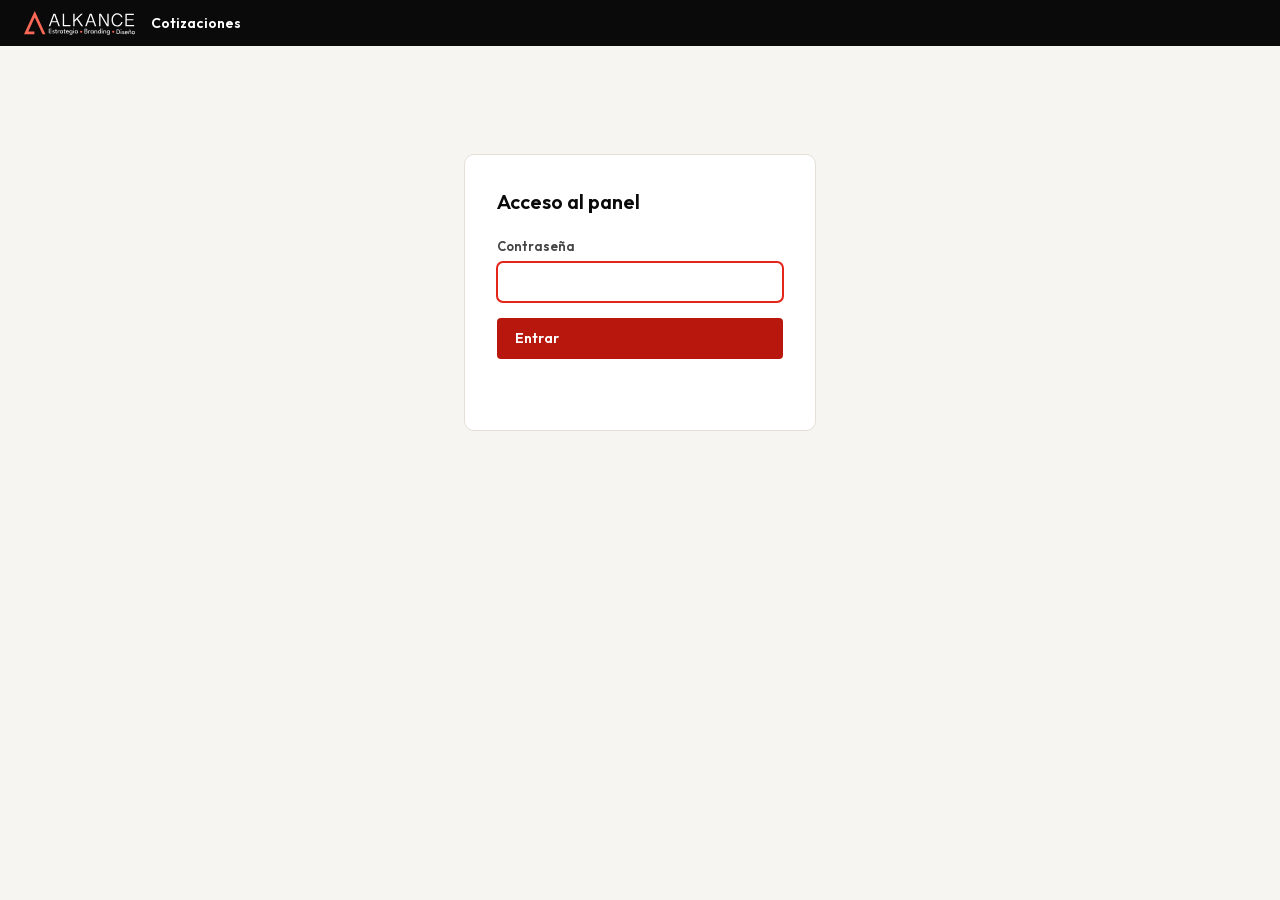
==== commit 676d98d7: "Tablero Kanban interno + planificación de fechas + registro de pagos Vista interna tipo Trello (nav " ====
--- a/panel/index.html
+++ b/panel/index.html
@@ -225,6 +225,67 @@
       .punto-row, .item-row { grid-template-columns: 1fr; }
       .nav { margin-left: 0; }
     }
+
+    /* ===== Tablero Kanban interno ===== */
+    .wrap--ancho { max-width: 1280px; }
+    .tablero { display: grid; grid-template-columns: repeat(4, minmax(210px, 1fr)); gap: .9rem; align-items: start; }
+    .tablero--proyecto { grid-template-columns: repeat(3, minmax(200px, 1fr)); }
+    @media (max-width: 900px) {
+      .tablero { grid-auto-flow: column; grid-template-columns: none; grid-auto-columns: 80%; overflow-x: auto; scroll-snap-type: x mandatory; padding-bottom: .5rem; }
+      .kcol { scroll-snap-align: start; }
+    }
+    .kcol { background: var(--ak-color-cream-100,#f7f5f1); border: 1px solid var(--ak-color-cream-300,#e4e0d7); border-radius: 12px; padding: .7rem; min-height: 4rem; }
+    .kcol.dragover { border-color: var(--ak-color-accent-500,#e5241a); background: #fff; }
+    .kcol__head { display: flex; align-items: center; gap: .4rem; margin: .1rem .2rem .7rem; font-size: 12px; font-weight: 700; text-transform: uppercase; letter-spacing: .03em; color: var(--ak-color-ink-400,#6b6b6b); }
+    .kcol__head .n { margin-left: auto; background: #fff; border: 1px solid var(--ak-color-cream-300,#e4e0d7); border-radius: 999px; padding: 0 .45rem; font-size: 11px; }
+    .kcol__vacio { font-size: 12px; color: var(--ak-color-ink-350,#8a8a8a); text-align: center; padding: 1rem .5rem; }
+    .kcard { background: #fff; border: 1px solid var(--ak-color-cream-300,#e4e0d7); border-radius: 10px; padding: .7rem .8rem; margin-bottom: .6rem; cursor: pointer; }
+    .kcard:last-child { margin-bottom: 0; }
+    .kcard:hover { border-color: var(--ak-color-cream-400,#cfc8ba); box-shadow: 0 2px 10px rgba(0,0,0,.05); }
+    .kcard--fase[draggable="true"] { cursor: grab; }
+    .kcard.dragging { opacity: .5; }
+    .kcard__proj { font-size: 11px; color: var(--ak-color-ink-400,#6b6b6b); text-transform: uppercase; letter-spacing: .03em; margin-bottom: .25rem; overflow: hidden; text-overflow: ellipsis; white-space: nowrap; }
+    .kcard__tit { font-size: 14px; font-weight: 600; line-height: 1.3; margin-bottom: .45rem; }
+    .kcard__meta { display: flex; flex-wrap: wrap; align-items: center; gap: .35rem .5rem; font-size: 12px; color: var(--ak-color-ink-400,#6b6b6b); }
+    .kcard__meta .card__id { font-size: 11px; }
+    .kcard__total { font-weight: 700; white-space: nowrap; }
+    .kcard__fecha { font-size: 12px; color: var(--ak-color-ink-400,#6b6b6b); margin-top: .4rem; }
+    .kcard__mv { display: flex; gap: .3rem; margin-top: .55rem; }
+    .kcard__mv button { flex: 1; }
+    .plazo { font-size: 10px; font-weight: 700; text-transform: uppercase; letter-spacing: .03em; padding: .1rem .45rem; border-radius: 999px; }
+    .plazo--venc { background: var(--ak-color-accent-50,#fef3f1); color: var(--ak-color-state-danger,#b8170d); }
+    .pago-mini { display: inline-flex; align-items: center; gap: .3rem; font-size: 11px; font-weight: 600; padding: .1rem .45rem; border-radius: 999px; background: var(--ak-color-cream-200,#efede8); color: var(--ak-color-ink-500,#454545); }
+    .pago-mini--ok { background: #e6f4ec; color: var(--ak-color-state-success,#0f7b4f); }
+    .pago-mini--pend { background: #fdf0dc; color: #8a5a00; }
+
+    /* Drawer lateral */
+    .drawer-back { position: fixed; inset: 0; background: rgba(0,0,0,.35); z-index: 30; }
+    .drawer { position: fixed; top: 0; right: 0; height: 100%; width: min(430px, 94vw); background: #fff; z-index: 31; box-shadow: -8px 0 30px rgba(0,0,0,.15); display: flex; flex-direction: column; }
+    .drawer__head { display: flex; align-items: flex-start; gap: .75rem; padding: 1.1rem 1.25rem; border-bottom: 1px solid var(--ak-color-cream-300,#e4e0d7); }
+    .drawer__head h2 { font-size: 17px; margin: .35rem 0 0; line-height: 1.3; }
+    .drawer__x { margin-left: auto; }
+    .drawer__body { padding: 1.1rem 1.25rem; overflow-y: auto; }
+    .drawer__body h3 { font-size: 12px; text-transform: uppercase; letter-spacing: .03em; color: var(--ak-color-ink-400,#6b6b6b); margin: 1.5rem 0 .6rem; }
+    .drawer__body h3:first-child { margin-top: 0; }
+    .progbar { height: 8px; border-radius: 999px; background: var(--ak-color-cream-300,#e4e0d7); overflow: hidden; margin: .3rem 0; }
+    .progbar span { display: block; height: 100%; background: var(--ak-color-state-success,#0f7b4f); }
+    .prog-num { font-size: 13px; font-weight: 600; color: var(--ak-color-ink-500,#454545); }
+    .dw-fase, .dw-pago { display: flex; align-items: center; gap: .5rem; padding: .45rem 0; border-bottom: 1px solid var(--ak-color-cream-200,#efede8); font-size: 14px; }
+    .dw-fase:last-child, .dw-pago:last-child { border-bottom: none; }
+    .dw-fase span.t, .dw-pago span.t { flex: 1; min-width: 0; }
+    .dw-pago .m { font-weight: 600; white-space: nowrap; }
+
+    /* Planificación en Seguimiento (fechas + pagos) */
+    .seg-fase__dias { display: inline-flex; align-items: center; gap: .35rem; font-size: 12px; color: var(--ak-color-ink-400,#6b6b6b); white-space: nowrap; }
+    .dias-input { width: 4.5rem; text-align: center; }
+    .pago-row { display: grid; grid-template-columns: 1.5fr 1fr auto auto auto; gap: .5rem; align-items: center; margin-bottom: .5rem; }
+    .pago-row input { margin: 0; }
+    @media (max-width: 719px) { .pago-row { grid-template-columns: 1fr 1fr auto; } }
+    .pagos-total { display: flex; justify-content: flex-end; gap: 1rem; padding-top: .6rem; margin-top: .5rem; border-top: 1px solid var(--ak-color-cream-300,#e4e0d7); font-size: 14px; }
+    .pagos-total strong { font-weight: 700; }
+    .toggle-vista { display: flex; gap: .25rem; }
+    .toggle-vista button { font: inherit; font-size: 13px; font-weight: 600; padding: .35rem .8rem; border-radius: 999px; border: 1px solid var(--ak-color-cream-400,#cfc8ba); background: #fff; cursor: pointer; color: var(--ak-color-ink-500,#454545); }
+    .toggle-vista button.activo { background: var(--ak-color-ink-900,#0a0a0a); color: #fff; border-color: var(--ak-color-ink-900,#0a0a0a); }
   </style>
 </head>
 <body>
@@ -233,6 +294,7 @@
     <span class="marca">Cotizaciones</span>
     <nav class="nav oculto" id="nav">
       <button data-nav="cotizaciones">Cotizaciones</button>
+      <button data-nav="tablero">Tablero</button>
       <button data-nav="clientes">Clientes</button>
       <button data-nav="emisor">Emisor</button>
     </nav>
@@ -451,10 +513,33 @@
     </div>
 
     <div class="panel-sec">
-      <h2>Avance de las fases (Gantt)</h2>
-      <p class="ayuda">Cambiar el avance se guarda al instante y NO sube la versión del presupuesto.</p>
+      <div class="estado-head" style="display:flex;align-items:center;justify-content:space-between;gap:1rem;flex-wrap:wrap">
+        <h2 style="margin:0">Avance de las fases</h2>
+        <div class="toggle-vista" id="seg-toggle">
+          <button data-vista-seg="lista" class="activo">Lista</button>
+          <button data-vista-seg="tablero">Tablero</button>
+        </div>
+      </div>
+      <p class="ayuda">Cambiar el avance se guarda al instante y NO sube la versión del presupuesto. Se refleja en el seguimiento del cliente.</p>
+      <div class="campo" style="max-width:16rem">
+        <label>Fecha de inicio del proyecto</label>
+        <input type="date" id="seg-fecha-inicio">
+        <p class="ayuda" style="margin:.4rem 0 0">Con la fecha de inicio y los días por fase se calculan los plazos y las alertas.</p>
+      </div>
       <div id="seg-fases"></div>
+      <div id="seg-tablero" class="tablero tablero--proyecto oculto"></div>
       <span class="msg" id="seg-msg"></span>
+    </div>
+
+    <div class="panel-sec">
+      <h2>Estructura de pagos</h2>
+      <p class="ayuda">Registra los hitos de pago del acuerdo (ej. inicio y contra entrega). No lo ve el cliente.</p>
+      <div id="seg-pagos"></div>
+      <div style="display:flex;gap:.5rem;flex-wrap:wrap;margin-top:.5rem">
+        <button class="btn btn--ghost btn--sm" id="seg-pago-add">+ Agregar pago</button>
+        <button class="btn btn--ghost btn--sm" id="seg-pago-5050">Generar 50 / 50 desde el total</button>
+      </div>
+      <span class="msg" id="seg-pagos-msg"></span>
     </div>
 
     <div class="panel-sec">
@@ -463,6 +548,19 @@
       <div id="seg-historial"></div>
     </div>
   </div>
+
+  <!-- TABLERO KANBAN (interno) -->
+  <div id="vista-tablero" class="wrap wrap--ancho oculto">
+    <div class="sec-head">
+      <h1>Tablero</h1><span class="sep"></span>
+      <button class="btn btn--ghost btn--sm" id="btn-tablero-refrescar">↻ Actualizar</button>
+    </div>
+    <p class="ayuda">Vista interna (no la ve el cliente). El <strong>Backlog</strong> son cotizaciones sin aprobar; las aprobadas se abren en tarjetas por fase que puedes arrastrar entre columnas. Mover una fase se refleja al instante en el seguimiento del cliente.</p>
+    <div class="tablero" id="tablero-cols"></div>
+  </div>
+
+  <!-- DRAWER lateral de detalle -->
+  <div id="drawer" class="oculto"></div>
 
   <script>
   (() => {
@@ -532,7 +630,6 @@
       return /^(<br\s*\/?>|<div><br\s*\/?><\/div>|<p><br\s*\/?><\/p>)?$/i.test(s) ? "" : s;
     }
 
-    const VISTAS = ["login", "lista", "editor", "clientes", "cliente-editor", "emisor"];
     function mostrar(vista) {
       document.getElementById("vista-login").classList.toggle("oculto", vista !== "login");
       document.getElementById("vista-lista").classList.toggle("oculto", vista !== "lista");
@@ -541,11 +638,12 @@
       document.getElementById("vista-cliente-editor").classList.toggle("oculto", vista !== "cliente-editor");
       document.getElementById("vista-emisor").classList.toggle("oculto", vista !== "emisor");
       document.getElementById("vista-seguimiento").classList.toggle("oculto", vista !== "seguimiento");
+      document.getElementById("vista-tablero").classList.toggle("oculto", vista !== "tablero");
       const authed = vista !== "login";
       $("#nav").classList.toggle("oculto", !authed);
       $("#btn-salir").classList.toggle("oculto", !authed);
       const grupo = vista === "clientes" || vista === "cliente-editor" ? "clientes"
-                  : vista === "emisor" ? "emisor" : "cotizaciones";
+                  : vista === "emisor" ? "emisor" : vista === "tablero" ? "tablero" : "cotizaciones";
       $$("#nav button").forEach((b) => b.classList.toggle("activo", b.dataset.nav === grupo));
     }
 
@@ -589,6 +687,7 @@
       const b = e.target.closest("[data-nav]"); if (!b) return;
       if (!puedeSalirDelEditor()) return;
       if (b.dataset.nav === "cotizaciones") irALista();
+      else if (b.dataset.nav === "tablero") irATablero();
       else if (b.dataset.nav === "clientes") irAClientes();
       else if (b.dataset.nav === "emisor") irAEmisor();
     });
@@ -748,8 +847,257 @@
     $("#btn-nueva").addEventListener("click", () => abrirEditor(null));
     $("#btn-volver").addEventListener("click", () => { if (puedeSalirDelEditor()) irALista(); });
 
-    // ================= SEGUIMIENTO (Gantt admin) =================
+    // ================= PLANIFICACIÓN (fechas + pagos) =================
+    // Helpers compartidos por el Tablero y la vista Seguimiento. El estado por
+    // columna vive en `avance` (no versionado); fechas y pagos en `ejecucion`.
+    const DIA_MS = 86400000;
+    const MESES = ["ene", "feb", "mar", "abr", "may", "jun", "jul", "ago", "sep", "oct", "nov", "dic"];
+    const fechaLocalJS = (iso) => { const m = /^(\d{4})-(\d{2})-(\d{2})/.exec(String(iso || "")); return m ? new Date(+m[1], +m[2] - 1, +m[3]) : null; };
+    const hoyMid = () => { const d = new Date(); return new Date(d.getFullYear(), d.getMonth(), d.getDate()); };
+
+    /** Ventanas estimadas por fase, en cascada desde fechaInicio. `keys` es la lista
+     *  ordenada de faseKeys; `duraciones` mapea faseKey -> días. Fases sin duración
+     *  se omiten (no cortan la cadena). Devuelve { key: {inicio, fin} } (Date). */
+    function ventanasPorKeys(fechaInicio, keys, duraciones) {
+      const inicio = fechaLocalJS(fechaInicio); const dur = duraciones || {}; const out = {};
+      if (!inicio) return out;
+      let cursor = inicio.getTime();
+      keys.forEach((k) => {
+        const dias = Math.round(Number(dur[k]) || 0); if (dias <= 0) return;
+        const fin = cursor + (dias - 1) * DIA_MS;
+        out[k] = { inicio: new Date(cursor), fin: new Date(fin) };
+        cursor = fin + DIA_MS;
+      });
+      return out;
+    }
+    function formatVentana(v) {
+      if (!v) return ""; const a = v.inicio, b = v.fin;
+      const mm = a.getMonth() === b.getMonth() && a.getFullYear() === b.getFullYear();
+      if (a.getTime() === b.getTime()) return a.getDate() + " " + MESES[a.getMonth()];
+      if (mm) return a.getDate() + "–" + b.getDate() + " " + MESES[a.getMonth()];
+      return a.getDate() + " " + MESES[a.getMonth()] + "–" + b.getDate() + " " + MESES[b.getMonth()];
+    }
+    function pagosResumen(pagos) {
+      const list = Array.isArray(pagos) ? pagos : []; let pagado = 0, total = 0;
+      list.forEach((p) => { const m = Math.round(Number(p.monto) || 0); total += m; if (p.estado === "pagado") pagado += m; });
+      return { pagado, total, pendiente: total - pagado, n: list.length };
+    }
+    function pagoMiniHTML(rp) {
+      if (!rp.total) return '<span class="pago-mini">Sin pagos</span>';
+      const ok = rp.pendiente <= 0;
+      return `<span class="pago-mini ${ok ? "pago-mini--ok" : "pago-mini--pend"}">${ok ? "Pagado" : clp(rp.pagado) + " / " + clp(rp.total)}</span>`;
+    }
+
+    // ================= TABLERO KANBAN (interno) =================
+    let tableroCache = [];
+    const COL_AVANCE = { todo: "pendiente", doing: "proceso", done: "completado" };
+    const AVANCE_COL = { pendiente: "todo", proceso: "doing", completado: "done" };
+    const ORDEN_AVANCE = ["pendiente", "proceso", "completado"];
+    const COLS = [
+      { key: "backlog", label: "Backlog" },
+      { key: "todo", label: "Por hacer" },
+      { key: "doing", label: "En progreso" },
+      { key: "done", label: "Hecho" },
+    ];
+
+    async function irATablero() {
+      if (!puedeSalirDelEditor()) return;
+      mostrar("tablero");
+      const cont = $("#tablero-cols");
+      cont.innerHTML = '<div class="vacio">Cargando…</div>';
+      const { ok, body } = await api("/api/cotizaciones?tablero=1");
+      if (!ok) { cont.innerHTML = '<div class="vacio">Error al cargar.</div>'; return; }
+      tableroCache = body.cotizaciones || [];
+      pintarTablero();
+    }
+    $("#btn-tablero-refrescar").addEventListener("click", irATablero);
+
+    /** Reparte cotizaciones/fases en las 4 columnas. Backlog = cotizaciones sin
+     *  aprobar (1 tarjeta); aprobadas = 1 tarjeta por fase según su avance. */
+    function repartirTablero(lista) {
+      const cols = { backlog: [], todo: [], doing: [], done: [] };
+      const hoy = hoyMid().getTime();
+      lista.forEach((c) => {
+        const est = normEstado(c.estado);
+        if (est === "aprobada") {
+          const ej = c.ejecucion || {};
+          const keys = (c.fases || []).map((f) => f.key);
+          const vent = ventanasPorKeys(ej.fechaInicio, keys, ej.duraciones);
+          (c.fases || []).forEach((f) => {
+            const av = (c.avance && c.avance[f.key]) || "pendiente";
+            const col = AVANCE_COL[av] || "todo";
+            const v = vent[f.key];
+            const vencida = !!(v && av !== "completado" && hoy > v.fin.getTime());
+            cols[col].push({ tipo: "fase", cot: c, fase: f, avance: av, ventana: v, vencida });
+          });
+        } else if (est === "borrador" || est === "enviada" || est === "ajustes") {
+          cols.backlog.push({ tipo: "cot", cot: c });
+        }
+        // rechazada / cancelada: se omiten del tablero.
+      });
+      return cols;
+    }
+
+    function cardTableroHTML(item) {
+      if (item.tipo === "cot") {
+        const c = item.cot; const rp = pagosResumen((c.ejecucion || {}).pagos);
+        return `<div class="kcard kcard--cot" data-cot="${c.id}">
+          <div class="kcard__proj">${estadoChip(c.estado)}</div>
+          <div class="kcard__tit">${esc(c.titulo || "(sin título)")}</div>
+          <div class="kcard__meta"><span class="card__id">#${esc(c.id)}</span> <span>${esc(c.cliente || "—")}</span></div>
+          <div class="kcard__fecha"><span class="kcard__total">${clp(c.total)}</span> · ${pagoMiniHTML(rp)}</div>
+        </div>`;
+      }
+      const c = item.cot, f = item.fase;
+      return `<div class="kcard kcard--fase" draggable="true" data-cot="${c.id}" data-fase="${esc(f.key)}" data-avance="${item.avance}">
+        <div class="kcard__proj" title="${esc(c.titulo)}">${esc(c.titulo || "")}</div>
+        <div class="kcard__tit">${esc(f.titulo || "Fase")}</div>
+        <div class="kcard__meta"><span class="card__id">#${esc(c.id)}</span>${item.ventana ? `<span>${esc(formatVentana(item.ventana))}</span>` : ""}${item.vencida ? ` <span class="plazo plazo--venc">⚠ Fuera de plazo</span>` : ""}</div>
+        <div class="kcard__mv">
+          <button class="btn btn--ghost btn--sm" data-mv="prev" title="Retroceder"${item.avance === "pendiente" ? " disabled" : ""}>‹</button>
+          <button class="btn btn--ghost btn--sm" data-mv="next" title="Avanzar"${item.avance === "completado" ? " disabled" : ""}>›</button>
+        </div>
+      </div>`;
+    }
+
+    function pintarTablero() {
+      const cols = repartirTablero(tableroCache);
+      $("#tablero-cols").innerHTML = COLS.map((col) => {
+        const items = cols[col.key];
+        const cards = items.length ? items.map(cardTableroHTML).join("") : '<div class="kcol__vacio">—</div>';
+        return `<div class="kcol" data-col="${col.key}">
+          <div class="kcol__head">${esc(col.label)} <span class="n">${items.length}</span></div>
+          ${cards}
+        </div>`;
+      }).join("");
+    }
+
+    async function moverFase(cotId, key, nuevoAvance) {
+      const c = tableroCache.find((x) => x.id === cotId); if (!c) return;
+      const actual = (c.avance && c.avance[key]) || "pendiente";
+      if (actual === nuevoAvance) { pintarTablero(); return; }
+      c.avance = c.avance || {}; c.avance[key] = nuevoAvance; // optimista
+      pintarTablero();
+      const res = await api("/api/cotizaciones/" + cotId + "/avance", { method: "POST", body: JSON.stringify({ faseKey: key, estado: nuevoAvance }) });
+      if (!res.ok) { c.avance[key] = actual; pintarTablero(); alert((res.body && res.body.error) || "No se pudo mover la tarjeta."); }
+    }
+
+    // Drag & drop nativo (delegado en el contenedor de columnas).
+    const contTablero = $("#tablero-cols");
+    let arrastrando = null;
+    contTablero.addEventListener("dragstart", (e) => {
+      const card = e.target.closest(".kcard--fase"); if (!card) return;
+      arrastrando = { cotId: card.dataset.cot, faseKey: card.dataset.fase };
+      card.classList.add("dragging");
+      e.dataTransfer.effectAllowed = "move";
+      try { e.dataTransfer.setData("text/plain", card.dataset.fase); } catch (_) {}
+    });
+    contTablero.addEventListener("dragend", () => {
+      contTablero.querySelectorAll(".dragging").forEach((k) => k.classList.remove("dragging"));
+      contTablero.querySelectorAll(".kcol.dragover").forEach((k) => k.classList.remove("dragover"));
+      arrastrando = null;
+    });
+    contTablero.addEventListener("dragover", (e) => {
+      const col = e.target.closest(".kcol"); if (!col || !arrastrando || col.dataset.col === "backlog") return;
+      e.preventDefault();
+      contTablero.querySelectorAll(".kcol.dragover").forEach((k) => { if (k !== col) k.classList.remove("dragover"); });
+      col.classList.add("dragover");
+    });
+    contTablero.addEventListener("dragleave", (e) => {
+      const col = e.target.closest(".kcol"); if (col && !col.contains(e.relatedTarget)) col.classList.remove("dragover");
+    });
+    contTablero.addEventListener("drop", (e) => {
+      const col = e.target.closest(".kcol"); if (!col || !arrastrando || col.dataset.col === "backlog") return;
+      e.preventDefault();
+      const arr = arrastrando; arrastrando = null;
+      moverFase(arr.cotId, arr.faseKey, COL_AVANCE[col.dataset.col]);
+    });
+    // Click: botones ‹/› para mover, o abrir el drawer de detalle.
+    contTablero.addEventListener("click", (e) => {
+      const mv = e.target.closest("[data-mv]");
+      if (mv) {
+        const card = mv.closest(".kcard--fase"); if (!card) return;
+        const i = ORDEN_AVANCE.indexOf(card.dataset.avance);
+        const j = mv.dataset.mv === "next" ? i + 1 : i - 1;
+        if (j < 0 || j > 2) return;
+        moverFase(card.dataset.cot, card.dataset.fase, ORDEN_AVANCE[j]);
+        return;
+      }
+      const card = e.target.closest(".kcard"); if (!card) return;
+      abrirDrawer(card.dataset.cot);
+    });
+
+    // ---- Drawer lateral de detalle ----
+    function abrirDrawer(cotId) {
+      const c = tableroCache.find((x) => x.id === cotId); if (!c) return;
+      const ej = c.ejecucion || {};
+      const est = normEstado(c.estado);
+      const aprob = est === "aprobada";
+      const keys = (c.fases || []).map((f) => f.key);
+      const vent = ventanasPorKeys(ej.fechaInicio, keys, ej.duraciones);
+      const total = (c.fases || []).length;
+      const comp = (c.fases || []).filter((f) => (c.avance && c.avance[f.key]) === "completado").length;
+      const pct = total ? Math.round((comp / total) * 100) : 0;
+      const hoy = hoyMid().getTime();
+      const fasesHTML = (c.fases || []).map((f) => {
+        const av = (c.avance && c.avance[f.key]) || "pendiente";
+        const v = vent[f.key];
+        const venc = aprob && v && av !== "completado" && hoy > v.fin.getTime();
+        return `<div class="dw-fase">
+          <span class="t">${esc(f.titulo || "Fase")}${v ? ` <span style="color:var(--ak-color-ink-350,#8a8a8a);font-size:12px">· ${esc(formatVentana(v))}</span>` : ""}${venc ? ` <span class="plazo plazo--venc">⚠</span>` : ""}</span>
+          <span class="avance-select avance--${av}" style="pointer-events:none;background-image:none;padding-right:.7rem">${esc(etiquetaAvance(av))}</span>
+        </div>`;
+      }).join("") || '<p class="ayuda" style="margin:0">Sin fases.</p>';
+      const pagos = Array.isArray(ej.pagos) ? ej.pagos : [];
+      const rp = pagosResumen(pagos);
+      const pagosHTML = pagos.length
+        ? pagos.map((p) => `<div class="dw-pago">
+            <span class="pago-mini ${p.estado === "pagado" ? "pago-mini--ok" : "pago-mini--pend"}">${p.estado === "pagado" ? "✓ Pagado" : "○ Pendiente"}</span>
+            <span class="t">${esc(p.concepto || "Pago")}${p.fecha ? ` · ${esc(p.fecha)}` : ""}</span>
+            <span class="m">${clp(p.monto)}</span>
+          </div>`).join("") + `<div class="pagos-total"><span>Pagado <strong>${clp(rp.pagado)}</strong> / ${clp(rp.total)}</span></div>`
+        : '<p class="ayuda" style="margin:0">Sin estructura de pagos. Agrégala en Seguimiento.</p>';
+
+      const dw = $("#drawer");
+      dw.innerHTML = `<div class="drawer-back" data-cerrar></div>
+        <aside class="drawer">
+          <div class="drawer__head">
+            <div>
+              <div>${estadoChip(c.estado)} <span class="card__id">#${esc(c.id)}</span></div>
+              <h2>${esc(c.titulo || "(sin título)")}</h2>
+              <div class="kcard__meta" style="margin-top:.35rem">${esc(c.cliente || "—")} · v${c.version} · ${clp(c.total)}</div>
+            </div>
+            <button class="btn btn--ghost btn--sm drawer__x" data-cerrar>✕</button>
+          </div>
+          <div class="drawer__body">
+            <h3>Completitud</h3>
+            ${aprob ? `<div class="progbar"><span style="width:${pct}%"></span></div><div class="prog-num">${comp}/${total} fases · ${pct}%</div>` : '<p class="ayuda" style="margin:0">Las fases se activan al aprobar el presupuesto.</p>'}
+            <h3>Fases</h3>
+            ${fasesHTML}
+            <h3>Pagos</h3>
+            ${pagosHTML}
+            <h3>Acciones</h3>
+            <div style="display:flex;gap:.5rem;flex-wrap:wrap">
+              <a class="btn btn--ghost btn--sm" href="/c/${c.id}" target="_blank" rel="noopener">Ver portal ↗</a>
+              <button class="btn btn--ghost btn--sm" data-seg="${c.id}">Seguimiento / planificar</button>
+            </div>
+          </div>
+        </aside>`;
+      dw.classList.remove("oculto");
+    }
+    function cerrarDrawer() { const dw = $("#drawer"); dw.classList.add("oculto"); dw.innerHTML = ""; }
+    $("#drawer").addEventListener("click", (e) => {
+      if (e.target.closest("[data-cerrar]")) { cerrarDrawer(); return; }
+      const seg = e.target.closest("[data-seg]");
+      if (seg) { cerrarDrawer(); abrirSeguimiento(seg.dataset.seg); }
+    });
+    document.addEventListener("keydown", (e) => { if (e.key === "Escape" && !$("#drawer").classList.contains("oculto")) cerrarDrawer(); });
+
+    // ================= SEGUIMIENTO (por proyecto) =================
     let segId = null;
+    let segCot = null;          // { id, titulo, cliente, estado, version, total, data, avance, ejecucion }
+    let segPagos = [];          // copia editable de ejecucion.pagos
+    let segVista = "lista";     // "lista" | "tablero"
     const AVANCES = ["pendiente", "proceso", "completado"];
     const etiquetaAvance = (a) => ({ pendiente: "Pendiente", proceso: "En proceso", completado: "Completado" }[a] || a);
     const faseKey = (f, i) => f.id || ("idx:" + i);
@@ -759,15 +1107,50 @@
       return `<select class="avance-select avance--${v}" data-fase-key="${esc(key)}">${opts}</select>`;
     }
 
+    /** Guarda un parche de planificación (fechaInicio/duraciones/pagos) sin subir
+     *  versión. Actualiza segCot.ejecucion con lo devuelto por el servidor. */
+    async function guardarEjecucion(patch, msgEl) {
+      if (msgEl) { msgEl.className = "msg"; msgEl.textContent = "Guardando…"; }
+      const res = await api("/api/cotizaciones/" + segId + "/ejecucion", { method: "POST", body: JSON.stringify(patch) });
+      if (!res.ok) { if (msgEl) { msgEl.className = "msg msg--err"; msgEl.textContent = (res.body && res.body.error) || "No se pudo guardar."; } return null; }
+      if (segCot) segCot.ejecucion = res.body.ejecucion || segCot.ejecucion;
+      if (msgEl) { msgEl.className = "msg msg--ok"; msgEl.textContent = "Guardado ✓"; }
+      return res.body.ejecucion;
+    }
+
     async function abrirSeguimiento(id) {
       const { ok, body } = await api("/api/cotizaciones/" + id);
       if (!ok) { alert("No se pudo abrir el seguimiento."); return; }
       segId = id;
-      const c = body.cotizacion, data = c.data || {}, avance = c.avance || {};
-      $("#seg-titulo").textContent = data.titulo || "(sin título)";
+      const c = body.cotizacion;
+      segCot = {
+        id, titulo: (c.data && c.data.titulo) || c.titulo || "", cliente: c.cliente || "",
+        estado: c.estado, version: c.version, total: c.total,
+        data: c.data || {}, avance: c.avance || {}, ejecucion: c.ejecucion || {},
+      };
+      segVista = "lista";
+      segPagos = Array.isArray(segCot.ejecucion.pagos) ? segCot.ejecucion.pagos.map((p) => ({ ...p })) : [];
+      $("#seg-titulo").textContent = segCot.titulo || "(sin título)";
       $("#seg-ver").href = "/c/" + id;
       $("#seg-estado").innerHTML = estadoChip(c.estado) + ' <span class="ayuda" style="margin-left:.5rem">El estado se cambia desde el editor.</span>';
-      const fases = data.fases || [];
+      $("#seg-fecha-inicio").value = segCot.ejecucion.fechaInicio || "";
+      $$("#seg-toggle button").forEach((x) => x.classList.toggle("activo", x.dataset.vistaSeg === "lista"));
+      $("#seg-fases").classList.remove("oculto");
+      $("#seg-tablero").classList.add("oculto");
+      pintarSegFases();
+      pintarPagos();
+      $("#seg-msg").textContent = ""; $("#seg-pagos-msg").textContent = "";
+      const revs = body.revisiones || [];
+      const activa = `<div class="seg-rev seg-rev--activa"><strong>v${c.version}</strong> · activa · ${clp(c.total)}</div>`;
+      const pasadas = revs.map((r) => `<div class="seg-rev">v${r.version} · sustituida · ${clp(r.total)} · ${new Date(r.created_at).toLocaleString("es-CL")}</div>`).join("");
+      $("#seg-historial").innerHTML = activa + pasadas;
+      mostrar("seguimiento");
+    }
+
+    function pintarSegFases() {
+      const fases = segCot.data.fases || [];
+      const avance = segCot.avance || {};
+      const dur = (segCot.ejecucion && segCot.ejecucion.duraciones) || {};
       $("#seg-fases").innerHTML = fases.length ? fases.map((f, i) => {
         const k = faseKey(f, i);
         return `<div class="seg-fase">
@@ -775,25 +1158,189 @@
             <strong>${esc(f.titulo || ("Fase " + (i + 1)))}</strong>
             ${f.dedicacion ? `<span>${esc(f.dedicacion)}</span>` : ""}
           </div>
+          <label class="seg-fase__dias">días <input type="number" min="0" class="dias-input" data-fase-key="${esc(k)}" value="${dur[k] || ""}"></label>
           ${avanceSelect(k, avance[k])}
         </div>`;
       }).join("") : '<div class="vacio">Esta cotización no tiene fases todavía.</div>';
-      $("#seg-msg").textContent = "";
-      const revs = body.revisiones || [];
-      const activa = `<div class="seg-rev seg-rev--activa"><strong>v${c.version}</strong> · activa · ${clp(c.total)}</div>`;
-      const pasadas = revs.map((r) => `<div class="seg-rev">v${r.version} · sustituida · ${clp(r.total)} · ${new Date(r.created_at).toLocaleString("es-CL")}</div>`).join("");
-      $("#seg-historial").innerHTML = activa + pasadas;
-      mostrar("seguimiento");
-    }
-
+    }
+
+    function segFasesCompact() {
+      return (segCot.data.fases || []).map((f, i) => ({ key: faseKey(f, i), titulo: f.titulo || ("Fase " + (i + 1)) }));
+    }
+    function pintarSegTablero() {
+      const fases = segFasesCompact();
+      const ej = segCot.ejecucion || {};
+      const cShape = { id: segId, titulo: segCot.titulo, cliente: segCot.cliente, estado: segCot.estado, version: segCot.version, total: segCot.total, fases, avance: segCot.avance || {}, ejecucion: ej };
+      const vent = ventanasPorKeys(ej.fechaInicio, fases.map((f) => f.key), ej.duraciones);
+      const hoy = hoyMid().getTime();
+      const cols = { todo: [], doing: [], done: [] };
+      fases.forEach((f) => {
+        const av = cShape.avance[f.key] || "pendiente";
+        const col = AVANCE_COL[av] || "todo";
+        const v = vent[f.key];
+        const vencida = !!(v && av !== "completado" && hoy > v.fin.getTime());
+        cols[col].push({ tipo: "fase", cot: cShape, fase: f, avance: av, ventana: v, vencida });
+      });
+      const COLS3 = [{ key: "todo", label: "Por hacer" }, { key: "doing", label: "En progreso" }, { key: "done", label: "Hecho" }];
+      $("#seg-tablero").innerHTML = COLS3.map((col) => {
+        const items = cols[col.key];
+        const cards = items.length ? items.map(cardTableroHTML).join("") : '<div class="kcol__vacio">—</div>';
+        return `<div class="kcol" data-col="${col.key}"><div class="kcol__head">${esc(col.label)} <span class="n">${items.length}</span></div>${cards}</div>`;
+      }).join("");
+    }
+
+    function sincronizarSelectsLista() {
+      $$("#seg-fases .avance-select").forEach((sel) => {
+        const k = sel.dataset.faseKey; const v = (segCot.avance && segCot.avance[k]) || "pendiente";
+        sel.value = v; sel.className = "avance-select avance--" + v;
+      });
+    }
+    async function moverFaseSeg(key, nuevo) {
+      segCot.avance = segCot.avance || {};
+      const actual = segCot.avance[key] || "pendiente";
+      if (actual === nuevo) { pintarSegTablero(); return; }
+      segCot.avance[key] = nuevo;
+      pintarSegTablero(); sincronizarSelectsLista();
+      const msg = $("#seg-msg"); msg.className = "msg"; msg.textContent = "Guardando…";
+      const res = await api("/api/cotizaciones/" + segId + "/avance", { method: "POST", body: JSON.stringify({ faseKey: key, estado: nuevo }) });
+      if (!res.ok) { segCot.avance[key] = actual; pintarSegTablero(); sincronizarSelectsLista(); msg.className = "msg msg--err"; msg.textContent = (res.body && res.body.error) || "No se pudo mover."; return; }
+      msg.className = "msg msg--ok"; msg.textContent = "Avance guardado ✓";
+    }
+
+    // ---- Pagos (editor) ----
+    function pagoRowHTML(p, i) {
+      return `<div class="pago-row" data-idx="${i}">
+        <input data-pago="concepto" placeholder="Concepto (ej. Inicio 50%)" value="${esc(p.concepto || "")}">
+        <input data-pago="monto" type="number" min="0" placeholder="Monto" value="${p.monto || ""}">
+        <select data-pago="estado" class="avance-select ${p.estado === "pagado" ? "avance--completado" : "avance--pendiente"}" style="background-image:none;padding-right:.7rem">
+          <option value="pendiente"${p.estado !== "pagado" ? " selected" : ""}>Pendiente</option>
+          <option value="pagado"${p.estado === "pagado" ? " selected" : ""}>Pagado</option>
+        </select>
+        <input data-pago="fecha" type="date" value="${esc(p.fecha || "")}">
+        <button class="x" data-pago-del title="Quitar pago">✕</button>
+      </div>`;
+    }
+    function pintarPagos() {
+      const rp = pagosResumen(segPagos);
+      $("#seg-pagos").innerHTML = segPagos.length
+        ? segPagos.map(pagoRowHTML).join("") + `<div class="pagos-total"><span>Pagado <strong>${clp(rp.pagado)}</strong></span><span>Pendiente <strong>${clp(rp.pendiente)}</strong></span><span>Total <strong>${clp(rp.total)}</strong></span></div>`
+        : '<p class="ayuda" style="margin:0">Aún no hay pagos. Agrega el primero o genera 50/50 desde el total.</p>';
+    }
+    function leerPagosDOM() {
+      return $$("#seg-pagos .pago-row").map((row) => {
+        const prev = segPagos[+row.dataset.idx] || {};
+        return {
+          id: prev.id,
+          concepto: row.querySelector('[data-pago="concepto"]').value,
+          monto: Math.round(Number(row.querySelector('[data-pago="monto"]').value) || 0),
+          estado: row.querySelector('[data-pago="estado"]').value === "pagado" ? "pagado" : "pendiente",
+          fecha: row.querySelector('[data-pago="fecha"]').value,
+        };
+      });
+    }
+    async function guardarPagos() {
+      segPagos = leerPagosDOM();
+      pintarPagos();
+      await guardarEjecucion({ pagos: segPagos }, $("#seg-pagos-msg"));
+    }
+
+    // ---- Listeners de Seguimiento ----
     $("#btn-volver-seg").addEventListener("click", irALista);
+
+    $("#seg-toggle").addEventListener("click", (e) => {
+      const b = e.target.closest("[data-vista-seg]"); if (!b) return;
+      segVista = b.dataset.vistaSeg;
+      $$("#seg-toggle button").forEach((x) => x.classList.toggle("activo", x.dataset.vistaSeg === segVista));
+      $("#seg-fases").classList.toggle("oculto", segVista !== "lista");
+      $("#seg-tablero").classList.toggle("oculto", segVista !== "tablero");
+      if (segVista === "tablero") pintarSegTablero();
+    });
+
+    $("#seg-fecha-inicio").addEventListener("change", async (e) => {
+      await guardarEjecucion({ fechaInicio: e.target.value || "" }, $("#seg-msg"));
+      if (segVista === "tablero") pintarSegTablero();
+    });
+
     $("#seg-fases").addEventListener("change", async (e) => {
+      const dias = e.target.closest(".dias-input");
+      if (dias) {
+        const dur = { ...((segCot.ejecucion && segCot.ejecucion.duraciones) || {}) };
+        const k = dias.dataset.faseKey;
+        const val = Math.max(0, Math.round(Number(dias.value) || 0));
+        if (val > 0) dur[k] = val; else delete dur[k];
+        await guardarEjecucion({ duraciones: dur }, $("#seg-msg"));
+        if (segVista === "tablero") pintarSegTablero();
+        return;
+      }
       const sel = e.target.closest(".avance-select"); if (!sel) return;
+      const k = sel.dataset.faseKey;
+      segCot.avance = segCot.avance || {}; segCot.avance[k] = sel.value;
       const msg = $("#seg-msg"); msg.className = "msg"; msg.textContent = "Guardando…";
-      const res = await api("/api/cotizaciones/" + segId + "/avance", { method: "POST", body: JSON.stringify({ faseKey: sel.dataset.faseKey, estado: sel.value }) });
+      const res = await api("/api/cotizaciones/" + segId + "/avance", { method: "POST", body: JSON.stringify({ faseKey: k, estado: sel.value }) });
       if (!res.ok) { msg.className = "msg msg--err"; msg.textContent = res.body.error || "No se pudo guardar."; return; }
       sel.className = "avance-select avance--" + sel.value;
       msg.className = "msg msg--ok"; msg.textContent = "Avance guardado ✓";
+    });
+
+    $("#seg-pagos").addEventListener("change", () => guardarPagos());
+    $("#seg-pagos").addEventListener("click", (e) => {
+      const del = e.target.closest("[data-pago-del]"); if (!del) return;
+      segPagos = leerPagosDOM();
+      segPagos.splice(+del.closest(".pago-row").dataset.idx, 1);
+      pintarPagos();
+      guardarEjecucion({ pagos: segPagos }, $("#seg-pagos-msg"));
+    });
+    $("#seg-pago-add").addEventListener("click", () => {
+      segPagos = leerPagosDOM();
+      segPagos.push({ concepto: "", monto: 0, estado: "pendiente", fecha: "" });
+      pintarPagos();
+    });
+    $("#seg-pago-5050").addEventListener("click", () => {
+      const total = (segCot && segCot.total) || 0;
+      const mitad = Math.round(total / 2);
+      segPagos = [
+        { concepto: "Inicio 50%", monto: mitad, estado: "pendiente", fecha: "" },
+        { concepto: "Contra entrega 50%", monto: total - mitad, estado: "pendiente", fecha: "" },
+      ];
+      pintarPagos();
+      guardarEjecucion({ pagos: segPagos }, $("#seg-pagos-msg"));
+    });
+
+    // Drag & drop del tablero por proyecto (dentro de Seguimiento).
+    const contSegTab = $("#seg-tablero");
+    let arrastrandoSeg = null;
+    contSegTab.addEventListener("dragstart", (e) => {
+      const card = e.target.closest(".kcard--fase"); if (!card) return;
+      arrastrandoSeg = { faseKey: card.dataset.fase }; card.classList.add("dragging");
+      e.dataTransfer.effectAllowed = "move";
+      try { e.dataTransfer.setData("text/plain", card.dataset.fase); } catch (_) {}
+    });
+    contSegTab.addEventListener("dragend", () => {
+      contSegTab.querySelectorAll(".dragging").forEach((k) => k.classList.remove("dragging"));
+      contSegTab.querySelectorAll(".kcol.dragover").forEach((k) => k.classList.remove("dragover"));
+      arrastrandoSeg = null;
+    });
+    contSegTab.addEventListener("dragover", (e) => {
+      const col = e.target.closest(".kcol"); if (!col || !arrastrandoSeg) return;
+      e.preventDefault();
+      contSegTab.querySelectorAll(".kcol.dragover").forEach((k) => { if (k !== col) k.classList.remove("dragover"); });
+      col.classList.add("dragover");
+    });
+    contSegTab.addEventListener("dragleave", (e) => {
+      const col = e.target.closest(".kcol"); if (col && !col.contains(e.relatedTarget)) col.classList.remove("dragover");
+    });
+    contSegTab.addEventListener("drop", (e) => {
+      const col = e.target.closest(".kcol"); if (!col || !arrastrandoSeg) return;
+      e.preventDefault(); const key = arrastrandoSeg.faseKey; arrastrandoSeg = null;
+      moverFaseSeg(key, COL_AVANCE[col.dataset.col]);
+    });
+    contSegTab.addEventListener("click", (e) => {
+      const mv = e.target.closest("[data-mv]"); if (!mv) return;
+      const card = mv.closest(".kcard--fase"); if (!card) return;
+      const i = ORDEN_AVANCE.indexOf(card.dataset.avance);
+      const j = mv.dataset.mv === "next" ? i + 1 : i - 1;
+      if (j < 0 || j > 2) return;
+      moverFaseSeg(card.dataset.fase, ORDEN_AVANCE[j]);
     });
 
     function poblarSelectClientes(seleccionado) {
